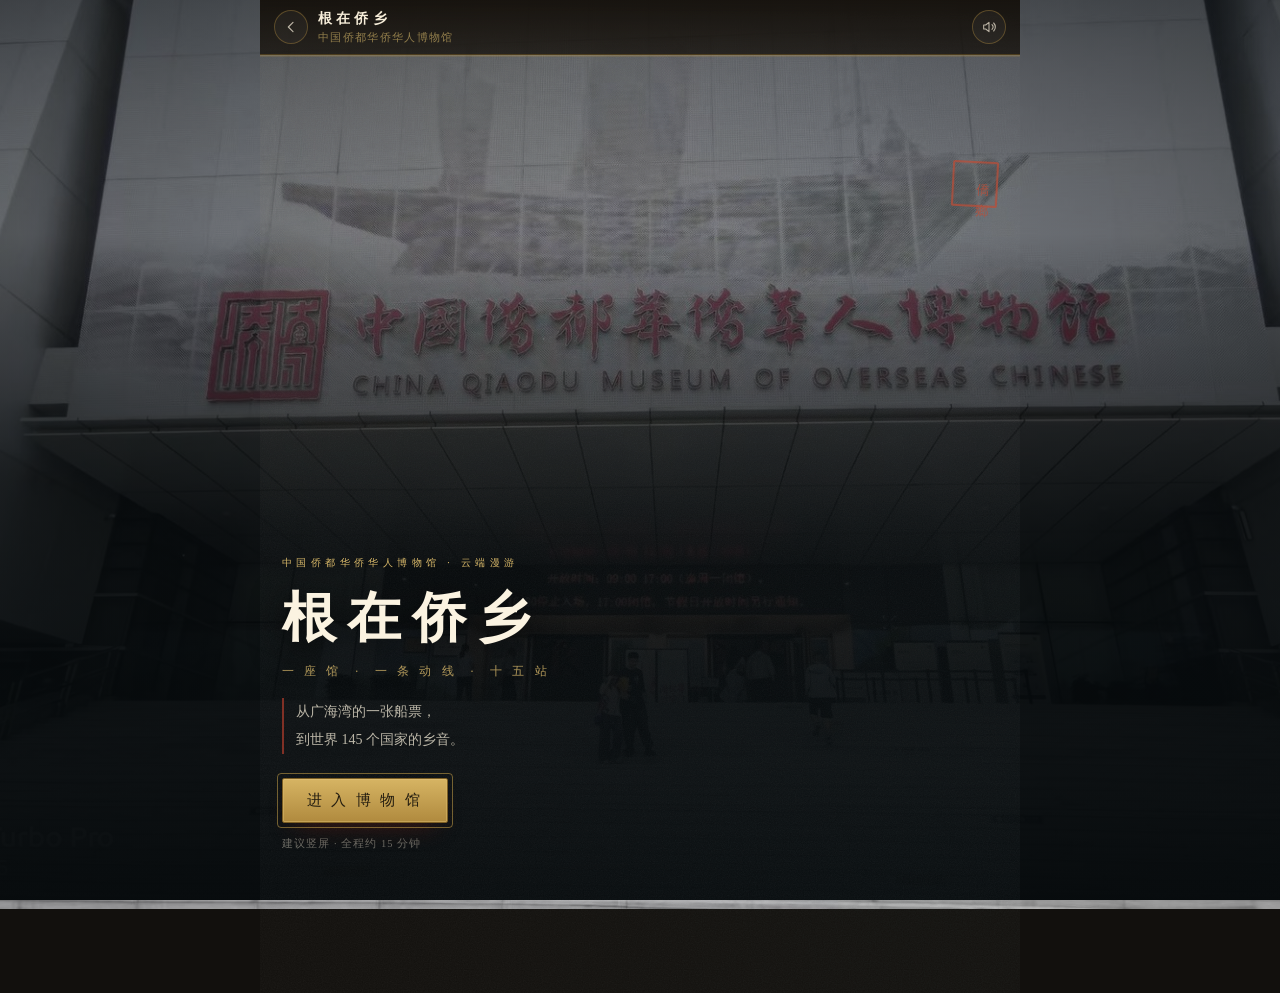
==== index.html @ ed6c79fe "add index.html" ====
<!DOCTYPE html>
<html lang="zh-CN">
<head>
<meta charset="utf-8">
<meta name="viewport" content="width=device-width, initial-scale=1, viewport-fit=cover, maximum-scale=1">
<title>根在侨乡 · 博物馆漫游</title>
<meta name="description" content="中国侨都华侨华人博物馆云端漫游：按展厅动线，用十五个互动关卡读懂五邑华侨的百年故事。">
<meta name="theme-color" content="#0d1418">
<link rel="icon" href="data:image/svg+xml,%3Csvg xmlns='http://www.w3.org/2000/svg' viewBox='0 0 64 64'%3E%3Crect width='64' height='64' rx='10' fill='%230e2b33'/%3E%3Ctext x='32' y='44' font-size='34' text-anchor='middle' fill='%23d4b46a' font-family='serif'%3E根%3C/text%3E%3C/svg%3E">
<link rel="stylesheet" href="assets/css/style.css">
<link rel="stylesheet" href="assets/css/style_v3.css">
<link rel="stylesheet" href="assets/css/style_v4.css">
<link rel="stylesheet" href="assets/css/style_v5.css">
<link rel="stylesheet" href="assets/css/style_v6.css">
<link rel="manifest" href="manifest.json">
<link rel="apple-touch-icon" href="assets/img/apple-touch-icon.png">
<meta name="apple-mobile-web-app-capable" content="yes">
<meta name="apple-mobile-web-app-status-bar-style" content="black-translucent">
<meta name="apple-mobile-web-app-title" content="根在侨乡">
<link rel="preload" as="image" href="assets/img/front.jpg">
</head>
<body>
<div class="bg" aria-hidden="true"><div class="bg__photo" id="bgPhoto"></div><div class="bg__veil"></div></div>

<div id="app">
  <header class="hud" id="hud">
    <button class="hud__btn" id="btnBack" aria-label="返回上一站">
      <svg viewBox="0 0 24 24" fill="none" stroke="currentColor" stroke-width="1.8" stroke-linecap="round" stroke-linejoin="round"><path d="M15 5l-7 7 7 7"/></svg>
    </button>
    <div class="hud__title">
      <b id="hudName">根在侨乡</b>
      <span id="hudZone">中国侨都华侨华人博物馆</span>
    </div>
    <button class="hud__btn" id="btnSound" aria-label="音效开关">
      <svg viewBox="0 0 24 24" fill="none" stroke="currentColor" stroke-width="1.6" stroke-linecap="round" stroke-linejoin="round" id="soundIcon"><path d="M4 9v6h3l5 4V5L7 9H4z"/><path d="M16.5 8.5a5 5 0 0 1 0 7"/><path d="M19 6a8.5 8.5 0 0 1 0 12"/></svg>
    </button>
  </header>
  <div class="hud__bar"><i id="hudBar"></i></div>

  <!-- 右上角常驻地图 -->
  <aside class="minimap" id="minimap" aria-label="展厅地图">
    <div class="minimap__head"><span>2F 展厅</span><b id="mmZone">大厅</b></div>
    <div class="minimap__map" id="mmMap">
      <img src="assets/img/map2f.jpg" alt="博物馆 2F 平面图">
      <span class="mm-dot" id="mmDot"></span>
      <span class="mm-ring" id="mmRing"></span>
    </div>
    <div class="minimap__foot">点击放大 <span id="mmCount">1 / 15</span></div>
  </aside>

  <main id="stage"></main>

  <nav class="ctrlbar" id="ctrlbar" aria-label="关卡控制">
    <button class="ctrlbar__btn" id="ctrlRestart">
      <svg viewBox="0 0 24 24" fill="none" stroke="currentColor" stroke-width="1.7" stroke-linecap="round" stroke-linejoin="round"><path d="M3 12a9 9 0 1 0 3-6.7"/><path d="M3 4v5h5"/></svg>
      重玩本关
    </button>
    <button class="ctrlbar__btn" id="ctrlPrev">
      <svg viewBox="0 0 24 24" fill="none" stroke="currentColor" stroke-width="1.7" stroke-linecap="round" stroke-linejoin="round"><path d="M15 5l-7 7 7 7"/></svg>
      上一关
    </button>
    <button class="ctrlbar__btn ctrlbar__btn--next" id="ctrlNext">
      <span id="ctrlNextLabel">下一关</span>
      <svg viewBox="0 0 24 24" fill="none" stroke="currentColor" stroke-width="1.7" stroke-linecap="round" stroke-linejoin="round"><path d="M9 5l7 7-7 7"/></svg>
    </button>
  </nav>
</div>

<div class="flash" id="flash" aria-hidden="true"></div>

<div class="modal" id="modal" hidden>
  <div class="modal__box" role="dialog" aria-modal="true">
    <button class="modal__close" id="modalClose" aria-label="关闭">×</button>
    <img class="modal__img" id="modalImg" alt="" hidden>
    <div class="modal__tag" id="modalTag"></div>
    <h3 class="modal__title" id="modalTitle"></h3>
    <div class="modal__text" id="modalText"></div>
    <div class="modal__foot" id="modalFoot"></div>
  </div>
</div>

<div class="mapmodal" id="mapModal" hidden>
  <div class="mapmodal__box">
    <div class="mapmodal__head">
      <span>2F 展厅平面图</span>
      <button id="mapModalClose" aria-label="关闭">×</button>
    </div>
    <div class="mapmodal__map" id="mapBig">
      <img src="assets/img/map2f.jpg" alt="博物馆 2F 平面图">
      <span class="mm-dot" id="mmDotBig"></span>
      <span class="mm-ring" id="mmRingBig"></span>
      <span class="mapmodal__label" id="mapLabel">你在这里</span>
    </div>
    <div class="mapmodal__legend">
      <span><i class="lg lg--now"></i>当前位置</span>
      <span><i class="lg lg--path"></i>参观动线</span>
      <span class="mapmodal__note">红色虚线为参观动线</span>
    </div>
  </div>
</div>

<div class="toast" id="toast" role="status" aria-live="polite"></div>

<!-- 长文弹窗（设计参考自消消乐科普弹窗，不改动关卡流程） -->
<div class="longread" id="longread" hidden role="dialog" aria-modal="true" aria-labelledby="lrTitle">
  <div class="longread__card">
    <div class="longread__head">
      <div class="longread__kicker" id="lrKicker">侨乡长文</div>
      <h2 class="longread__title" id="lrTitle">标题</h2>
      <p class="longread__sub" id="lrSub"></p>
    </div>
    <div class="longread__rule"></div>
    <div class="longread__body" id="lrBody" tabindex="0"></div>
    <div class="longread__foot">
      <span class="longread__count" id="lrCount"></span>
      <button class="longread__close" id="lrClose" type="button">关 闭</button>
    </div>
  </div>
</div>



<noscript><div style="padding:40px;text-align:center">请启用 JavaScript。</div></noscript>
<script src="assets/js/data.js"></script>
<script src="assets/js/longread.js"></script>
<script src="assets/js/game.js"></script>
<script>
/* 注册 Service Worker：HTTPS / localhost 下启用，实现离线与“添加到主屏幕” */
if ('serviceWorker' in navigator && (location.protocol === 'https:' || location.hostname === 'localhost' || location.hostname === '127.0.0.1')) {
  window.addEventListener('load', function () {
    navigator.serviceWorker.register('sw.js').catch(function () { /* 离线能力不可用不影响游戏 */ });
  });
}
</script>
</body>
</html>
---- assets/css/style.css ----
/* ==========================================================
   根在侨乡 · 云端博物馆漫游
   视觉：暗厅 + 展签纸 + 铜金 + 朱印
   ========================================================== */

:root {
  --ink: #15191c;
  --ink-2: #2b3236;
  --ink-3: #4c5458;
  --paper: #f3ead8;
  --paper-2: #e8dcc4;
  --paper-3: #cbb894;
  --gold: #c9a24a;
  --gold-2: #e2c47c;
  --red: #a8322a;
  --red-2: #c2452f;
  --jade: #2f6b62;
  --sea: #0e2b33;
  --night: #0b1013;
  --line: rgba(243, 234, 216, 0.16);
  --serif: "Songti SC", "STSong", "Noto Serif SC", "Source Han Serif SC", "SimSun", serif;
  --sans: "PingFang SC", "Hiragino Sans GB", "Microsoft YaHei", "Noto Sans SC", system-ui, sans-serif;
  --col: 760px;
  --ease: cubic-bezier(0.22, 0.61, 0.36, 1);
}

* { box-sizing: border-box; }
[hidden] { display: none !important; }
html, body { margin: 0; padding: 0; }
body {
  background: var(--night);
  color: var(--paper);
  font-family: var(--serif);
  -webkit-font-smoothing: antialiased;
  -webkit-tap-highlight-color: transparent;
  overflow-x: hidden;
}
button { font: inherit; color: inherit; background: none; border: 0; cursor: pointer; }
img { display: block; max-width: 100%; }
p { margin: 0; }
:focus-visible { outline: 2px solid var(--gold); outline-offset: 3px; }

/* ---------- 背景 ---------- */
.bg { position: fixed; inset: 0; z-index: 0; background: #080b0d; }
.bg__photo {
  position: absolute; inset: 0;
  background-size: cover; background-position: center;
  filter: brightness(0.5) saturate(0.82);
  transform: scale(1.02);
  transition: opacity 0.6s var(--ease), background-image 0.5s, filter 0.6s;
  opacity: 0.9;
}
.bg__photo.is-bright { filter: brightness(0.92) saturate(0.95); opacity: 1; }
.bg__photo.is-bright + .bg__veil {
  background:
    radial-gradient(120% 80% at 50% 0%, rgba(6, 10, 12, 0.05), rgba(6, 10, 12, 0.62) 78%),
    linear-gradient(180deg, rgba(6, 10, 12, 0.5) 0%, rgba(6, 10, 12, 0.12) 26%, rgba(6, 10, 12, 0.82) 76%, rgba(6, 10, 12, 0.97) 100%);
}
.bg__veil {
  position: absolute; inset: 0;
  background:
    radial-gradient(120% 90% at 50% 0%, rgba(6, 10, 12, 0.2), rgba(6, 10, 12, 0.82) 70%),
    linear-gradient(180deg, rgba(6, 10, 12, 0.72), rgba(6, 10, 12, 0.9));
}

#app {
  position: relative; z-index: 1;
  width: min(100%, var(--col));
  margin: 0 auto;
  min-height: 100dvh;
  display: flex; flex-direction: column;
}
#stage { flex: 1; display: flex; flex-direction: column; }

/* ---------- 顶栏 ---------- */
.hud {
  position: sticky; top: 0; z-index: 50;
  display: flex; align-items: center; gap: 10px;
  padding: calc(10px + env(safe-area-inset-top, 0px)) 14px 10px;
  background: linear-gradient(180deg, rgba(8, 12, 14, 0.94), rgba(8, 12, 14, 0.55) 70%, rgba(8, 12, 14, 0));
  backdrop-filter: blur(6px);
}
.hud__btn {
  width: 34px; height: 34px; flex: 0 0 34px;
  display: grid; place-items: center;
  border: 1px solid rgba(243, 234, 216, 0.18);
  border-radius: 50%;
  color: rgba(243, 234, 216, 0.72);
  background: rgba(255, 255, 255, 0.04);
  transition: 0.25s;
}
.hud__btn:hover { color: var(--paper); border-color: rgba(243, 234, 216, 0.4); }
.hud__btn svg { width: 16px; height: 16px; }
.hud__title { flex: 1; min-width: 0; line-height: 1.25; }
.hud__title b {
  display: block;
  font-size: 13px; letter-spacing: 0.28em; font-weight: 600; color: var(--paper);
}
.hud__title span {
  display: block;
  font-family: var(--sans); font-size: 10px; letter-spacing: 0.16em;
  color: rgba(243, 234, 216, 0.45); margin-top: 3px;
  white-space: nowrap; overflow: hidden; text-overflow: ellipsis;
}
.hud__bar { height: 2px; background: rgba(243, 234, 216, 0.1); position: sticky; top: 54px; z-index: 50; }
.hud__bar i {
  display: block; height: 100%; width: 0;
  background: linear-gradient(90deg, var(--gold), var(--red-2));
  transition: width 0.6s var(--ease);
}

/* ---------- 右上角地图 ---------- */
.minimap {
  position: fixed;
  top: 66px;
  right: max(10px, calc((100vw - 760px) / 2 + 10px));
  z-index: 45;
  width: 136px;
  background: rgba(243, 234, 216, 0.96);
  border-radius: 3px;
  padding: 5px;
  box-shadow: 0 14px 34px rgba(0, 0, 0, 0.55);
  color: var(--ink);
  transition: opacity 0.5s var(--ease), transform 0.5s var(--ease);
  cursor: pointer;
}
.minimap.is-hidden { opacity: 0; transform: translateY(-8px) scale(0.96); pointer-events: none; }
.minimap.is-mini { width: 84px; opacity: 0.92; }
.minimap.is-mini .minimap__head,
.minimap.is-mini .minimap__foot { display: none; }
.minimap.is-mini .minimap__map { border-color: rgba(201, 162, 74, 0.7); }
.minimap__head {
  display: flex; justify-content: space-between; align-items: baseline;
  gap: 4px; padding: 1px 2px 4px;
  font-family: var(--sans); font-size: 8.5px; letter-spacing: 0.1em;
  color: #7b6a4d;
}
.minimap__head b { color: var(--red); font-weight: 600; letter-spacing: 0.06em; }
.minimap__map {
  position: relative;
  border: 1px solid rgba(90, 74, 46, 0.25);
  overflow: hidden;
  background: #fff;
}
.minimap__map img { width: 100%; display: block; }
.minimap__foot {
  display: flex; justify-content: space-between;
  font-family: var(--sans); font-size: 8px; color: #90805f;
  padding: 4px 2px 1px; letter-spacing: 0.08em;
}
.mm-dot {
  position: absolute; width: 11px; height: 11px;
  margin: -5.5px 0 0 -5.5px;
  border-radius: 50%;
  background: var(--red);
  border: 1.5px solid #fff;
  box-shadow: 0 0 0 3px rgba(168, 50, 42, 0.25);
  transition: left 0.7s var(--ease), top 0.7s var(--ease);
  z-index: 2;
}
.mm-ring {
  position: absolute; width: 26px; height: 26px;
  margin: -13px 0 0 -13px;
  border-radius: 50%;
  border: 1.5px solid rgba(168, 50, 42, 0.55);
  transition: left 0.7s var(--ease), top 0.7s var(--ease);
  animation: ping 2.2s ease-out infinite;
  z-index: 1;
}
@keyframes ping {
  0% { transform: scale(0.55); opacity: 0.9; }
  70% { transform: scale(1.25); opacity: 0; }
  100% { opacity: 0; }
}

/* 放大地图 */
.mapmodal {
  position: fixed; inset: 0; z-index: 100;
  display: grid; place-items: center;
  padding: 18px;
  background: rgba(5, 8, 10, 0.86);
  backdrop-filter: blur(5px);
  animation: fadeIn 0.3s both;
}
@keyframes fadeIn { from { opacity: 0; } to { opacity: 1; } }
.mapmodal__box {
  width: min(680px, 100%);
  max-height: 88dvh;
  overflow: auto;
  background: var(--paper);
  color: var(--ink);
  border-radius: 3px;
  padding: 12px;
  box-shadow: 0 30px 70px rgba(0, 0, 0, 0.6);
}
.mapmodal__head {
  display: flex; justify-content: space-between; align-items: center;
  font-family: var(--sans); font-size: 11px; letter-spacing: 0.18em;
  color: #6f5f42; padding: 2px 4px 10px;
}
.mapmodal__head button { font-size: 22px; line-height: 1; color: #6f5f42; padding: 0 4px; }
.mapmodal__map { position: relative; background: #fff; border: 1px solid rgba(90, 74, 46, 0.2); }
.mapmodal__map img { width: 100%; display: block; }
.mapmodal__label {
  position: absolute; left: 50%; bottom: 8px; transform: translateX(-50%);
  background: rgba(21, 25, 28, 0.86); color: var(--paper);
  font-family: var(--sans); font-size: 10px; letter-spacing: 0.12em;
  padding: 4px 10px; border-radius: 2px;
}
.mapmodal__legend {
  display: flex; gap: 14px; align-items: center; flex-wrap: wrap;
  padding: 10px 4px 2px;
  font-family: var(--sans); font-size: 9.5px; color: #7b6a4d; letter-spacing: 0.06em;
}
.mapmodal__legend .lg { width: 8px; height: 8px; border-radius: 50%; display: inline-block; margin-right: 4px; }
.lg--now { background: var(--red); }
.lg--path { background: #c0392b; opacity: 0.45; }
.mapmodal__note { margin-left: auto; color: #a3947a; }

/* ---------- 关卡通用 ---------- */
.level {
  flex: 1;
  display: flex; flex-direction: column;
  animation: levelIn 0.5s var(--ease) both;
  padding-bottom: 26px;
}
@keyframes levelIn { from { opacity: 0; transform: translateY(10px); } to { opacity: 1; transform: none; } }

.level__head {
  padding: 16px 152px 4px 20px;
  min-height: 150px;
  background: linear-gradient(180deg, rgba(6, 10, 12, 0.62), rgba(6, 10, 12, 0) 88%);
}
.overline {
  font-family: var(--sans); font-size: 9.5px; letter-spacing: 0.34em;
  color: var(--gold-2); margin-bottom: 7px;
}
.level__title {
  font-size: clamp(24px, 7.4vw, 32px);
  letter-spacing: 0.1em; line-height: 1.3; margin: 0 0 6px; font-weight: 600;
  color: #f7f0e2;
}
.level__sub {
  font-family: var(--sans); font-size: 12px; letter-spacing: 0.06em;
  color: rgba(243, 234, 216, 0.7); line-height: 1.7;
  text-shadow: 0 1px 8px rgba(0, 0, 0, 0.75);
}
.level__body { padding: 12px 18px 0; }

.panel {
  background: rgba(243, 234, 216, 0.97);
  color: var(--ink);
  border-radius: 3px;
  padding: 16px;
  box-shadow: 0 18px 44px rgba(0, 0, 0, 0.45);
  position: relative;
}
.panel--dark {
  background: rgba(14, 30, 36, 0.86);
  border: 1px solid rgba(243, 234, 216, 0.14);
  color: var(--paper);
}
.panel > p { font-size: 14.5px; line-height: 2; color: var(--ink-2); text-align: justify; }
.panel > p + p { margin-top: 10px; }
.panel--dark > p { color: rgba(243, 234, 216, 0.86); }
.panel h4 { margin: 0 0 8px; font-size: 15px; letter-spacing: 0.12em; }
.panel .note {
  font-family: var(--sans); font-size: 11.5px; line-height: 1.8;
  color: #7b6a4d; margin-top: 10px;
}
.panel .overline { color: #8c2f26; }

.scene-card {
  position: relative; overflow: hidden; border-radius: 3px;
  background: #14181b;
  box-shadow: 0 18px 44px rgba(0, 0, 0, 0.5);
}
.scene-card img { width: 100%; height: clamp(200px, 40vh, 340px); object-fit: cover; }
.scene-card--tall img { height: clamp(280px, 54vh, 480px); }
.scene-card--contain img { object-fit: contain; background: #0c0f11; }
.scene-card figcaption {
  position: absolute; left: 0; right: 0; bottom: 0;
  padding: 24px 12px 8px;
  font-family: var(--sans); font-size: 10.5px; color: rgba(247, 240, 226, 0.8);
  background: linear-gradient(180deg, transparent, rgba(6, 10, 12, 0.8));
}

/* 按钮 */
.btn {
  --bg: var(--red);
  --fg: #f8f0e1;
  position: relative;
  display: inline-flex; align-items: center; justify-content: center; gap: 8px;
  padding: 12px 24px; border-radius: 2px;
  background: var(--bg); color: var(--fg);
  font-size: 14.5px; letter-spacing: 0.14em;
  box-shadow: 0 12px 26px -14px rgba(150, 40, 28, 0.9);
  transition: transform 0.16s var(--ease), background 0.2s, opacity 0.2s;
  text-align: center;
}
.btn:hover { transform: translateY(-1px); }
.btn:active { transform: translateY(1px); }
.btn[disabled] { opacity: 0.4; pointer-events: none; }
.btn--ghost {
  --bg: transparent; --fg: rgba(243, 234, 216, 0.85);
  border: 1px solid rgba(243, 234, 216, 0.28); box-shadow: none;
}
.btn--ghost:hover { background: rgba(243, 234, 216, 0.08); }
.btn--dark { --bg: #1b2327; --fg: var(--paper); }
.btn--gold { --bg: var(--gold); --fg: #1c1810; }
.btn--sm { padding: 8px 14px; font-size: 12.5px; letter-spacing: 0.08em; }
.btn--block { display: flex; width: 100%; }
.btnrow { display: flex; gap: 10px; flex-wrap: wrap; margin-top: 14px; }
.btnrow .btn { flex: 1 1 auto; }

.badge {
  display: inline-flex; align-items: center; gap: 6px;
  font-family: var(--sans); font-size: 10.5px; letter-spacing: 0.08em;
  color: var(--gold-2); border: 1px solid rgba(201, 162, 74, 0.4);
  padding: 4px 9px; border-radius: 2px;
}

/* ---------- 0 馆前 ---------- */
.gate { position: relative; flex: 1; display: flex; flex-direction: column; justify-content: flex-end; min-height: calc(100dvh - 60px); padding: 0 22px 46px; }
.gate__inner { position: relative; z-index: 2; max-width: 520px; }
.gate__kicker { font-family: var(--sans); font-size: 10px; letter-spacing: 0.4em; color: var(--gold-2); margin-bottom: 12px; }
.gate__title { font-size: clamp(36px, 11vw, 54px); letter-spacing: 0.12em; margin: 0 0 8px; color: #fbf4e6; text-shadow: 0 6px 30px rgba(0, 0, 0, 0.6); }
.gate__sub { font-family: var(--sans); font-size: 12px; letter-spacing: 0.22em; color: rgba(247, 240, 226, 0.6); margin-bottom: 18px; }
.gate__quote { font-size: 13px; line-height: 2; color: rgba(247, 240, 226, 0.62); border-left: 2px solid rgba(201, 162, 74, 0.55); padding-left: 12px; margin-bottom: 24px; }
.gate__enter { align-self: flex-start; }
.gate__hint { font-family: var(--sans); font-size: 10.5px; color: rgba(247, 240, 226, 0.35); margin-top: 14px; letter-spacing: 0.1em; }
.pulse-btn { position: relative; }
.pulse-btn::after {
  content: ""; position: absolute; inset: -6px; border-radius: 4px;
  border: 1px solid rgba(201, 162, 74, 0.55);
  animation: pulsebox 2.4s ease-out infinite;
}
@keyframes pulsebox {
  0% { transform: scale(0.98); opacity: 0.8; }
  70% { transform: scale(1.06); opacity: 0; }
  100% { opacity: 0; }
}

/* ---------- 1 大厅四字 ---------- */
.chars { display: flex; gap: 8px; justify-content: center; margin: 16px 0 6px; }
.char-slot {
  width: 58px; height: 66px;
  display: grid; place-items: center;
  font-size: 30px; color: var(--ink);
  background: linear-gradient(180deg, #fdf7e9, #eee0c4);
  border: 1px solid rgba(120, 96, 60, 0.4);
  box-shadow: inset 0 2px 6px rgba(120, 96, 60, 0.18);
  border-radius: 2px;
  transition: 0.2s;
}
.char-slot.is-empty { color: rgba(120, 96, 60, 0.25); font-size: 12px; font-family: var(--sans); letter-spacing: 0.1em; }
.char-slot.is-filled { animation: pop 0.24s var(--ease); }
.char-slot.is-bad { animation: shake 0.4s; border-color: var(--red); color: var(--red); }
@keyframes pop { from { transform: scale(0.86); } to { transform: none; } }
@keyframes shake {
  0%, 100% { transform: translateX(0); }
  20% { transform: translateX(-6px); }
  40% { transform: translateX(5px); }
  60% { transform: translateX(-3px); }
  80% { transform: translateX(2px); }
}
.keys { display: grid; grid-template-columns: repeat(4, 1fr); gap: 8px; margin-top: 14px; }
.key {
  padding: 14px 0;
  font-size: 24px; color: #3a3126;
  background: rgba(255, 252, 244, 0.7);
  border: 1px solid rgba(120, 96, 60, 0.24);
  transition: 0.18s;
  border-radius: 2px;
}
.key:hover { background: #fffaf0; border-color: var(--red); color: var(--red); }
.key:active { transform: scale(0.96); }
.key.is-used { opacity: 0.3; pointer-events: none; }
.msg { min-height: 18px; font-family: var(--sans); font-size: 12px; color: var(--red); margin-top: 10px; text-align: center; }
.msg.is-ok { color: var(--jade); }

/* ---------- 2 传送门 ---------- */
.portal-scene { position: relative; flex: 1; min-height: 62dvh; overflow: hidden; }
.portal-scene img { width: 100%; height: 100%; object-fit: cover; position: absolute; inset: 0; }
.portal-hot {
  position: absolute; left: 50%; top: 58%;
  width: 46%; max-width: 230px; aspect-ratio: 0.68;
  transform: translate(-50%, -50%);
  border: 2px solid rgba(226, 196, 124, 0.85);
  border-radius: 42% 42% 4px 4px / 22% 22% 2px 2px;
  box-shadow: 0 0 40px rgba(226, 196, 124, 0.5), inset 0 0 60px rgba(226, 196, 124, 0.24);
  background: radial-gradient(60% 60% at 50% 60%, rgba(255, 226, 160, 0.28), transparent 70%);
  cursor: pointer;
  animation: portalGlow 2.6s ease-in-out infinite;
}
@keyframes portalGlow {
  0%, 100% { box-shadow: 0 0 30px rgba(226, 196, 124, 0.35), inset 0 0 50px rgba(226, 196, 124, 0.16); }
  50% { box-shadow: 0 0 60px rgba(226, 196, 124, 0.7), inset 0 0 80px rgba(226, 196, 124, 0.34); }
}
.portal-hot::after {
  content: "进 入"; position: absolute; left: 50%; bottom: -34px; transform: translateX(-50%);
  font-family: var(--sans); font-size: 11px; letter-spacing: 0.36em; color: var(--gold-2); white-space: nowrap;
}
.zoom-layer { position: fixed; inset: 0; z-index: 90; pointer-events: none; background-size: cover; background-position: center; opacity: 1; }

/* ---------- 4 远航 ---------- */
.game-shell { position: relative; }
.game-hud {
  display: flex; justify-content: space-between; align-items: center; gap: 10px;
  font-family: var(--sans); font-size: 10.5px; letter-spacing: 0.12em;
  color: rgba(243, 234, 216, 0.7); margin-bottom: 8px;
}
.game-hud b { color: var(--gold-2); font-weight: 500; }
.hearts { letter-spacing: 0.2em; color: var(--red-2); }
.progress { height: 3px; background: rgba(243, 234, 216, 0.14); margin-bottom: 10px; }
.progress i { display: block; height: 100%; width: 0; background: var(--gold); transition: width 0.2s linear; }
.canvas-wrap { position: relative; border-radius: 3px; overflow: hidden; background: #061014; box-shadow: 0 18px 40px rgba(0, 0, 0, 0.5); }
.canvas-wrap canvas { display: block; width: 100%; height: auto; touch-action: none; cursor: pointer; }
.canvas-note { font-family: var(--sans); font-size: 10.5px; color: rgba(243, 234, 216, 0.4); text-align: center; margin-top: 8px; letter-spacing: 0.08em; }
.result-box { text-align: center; padding: 18px 14px; }
.result-box h3 { margin: 0 0 8px; font-size: 22px; letter-spacing: 0.14em; color: #2b2b2b; }
.result-box p { font-family: var(--sans); font-size: 12.5px; line-height: 1.9; color: #6f5f42; }
.result-box .big { font-size: 40px; color: #8c2f26; letter-spacing: 0.05em; }

/* ---------- 5 地图寻点 ---------- */
.tabbar { display: flex; gap: 6px; margin-bottom: 10px; }
.tab {
  flex: 1; padding: 9px 6px; text-align: center;
  font-family: var(--sans); font-size: 11.5px; letter-spacing: 0.1em;
  color: rgba(243, 234, 216, 0.6);
  border: 1px solid rgba(243, 234, 216, 0.18);
  background: rgba(255, 255, 255, 0.03);
  transition: 0.2s;
}
.tab.is-on { background: var(--paper); color: var(--ink); border-color: var(--paper); }
.mapwrap { position: relative; border-radius: 3px; overflow: hidden; background: #0a0f12; box-shadow: 0 18px 40px rgba(0, 0, 0, 0.5); }
.mapwrap img { width: 100%; display: block; }
.spot {
  position: absolute; width: 44px; height: 44px; margin: -22px 0 0 -22px;
  border-radius: 50%; border: 2px dashed rgba(226, 196, 124, 0.9);
  background: rgba(226, 196, 124, 0.12);
  opacity: 0; transition: opacity 0.25s;
}
.spot.is-near { opacity: 0.55; }
.spot.is-found {
  opacity: 1; border-style: solid; border-color: var(--gold);
  background: rgba(201, 162, 74, 0.28);
  box-shadow: 0 0 0 4px rgba(201, 162, 74, 0.16);
}
.spot.is-found::after {
  content: "✓"; position: absolute; inset: 0; display: grid; place-items: center;
  font-size: 15px; color: #fff; font-family: var(--sans);
}
.spot-label {
  position: absolute; left: 50%; top: 100%; transform: translate(-50%, 4px);
  font-family: var(--sans); font-size: 9px; color: #f8f0e1; white-space: nowrap;
  background: rgba(10, 15, 18, 0.8); padding: 2px 6px; border-radius: 2px;
  opacity: 0; transition: opacity 0.3s;
}
.spot.is-found .spot-label { opacity: 1; }
.found-card { margin-top: 12px; }
.map-status {
  display: flex; justify-content: space-between; align-items: center;
  font-family: var(--sans); font-size: 11px; color: rgba(243, 234, 216, 0.65);
  margin: 10px 2px 0; letter-spacing: 0.06em;
}
.map-status b { color: var(--gold-2); font-weight: 500; }

/* ---------- 6 遗址 ---------- */
.ruin-grid { display: grid; grid-template-columns: repeat(2, 1fr); gap: 8px; }
.ruin-card {
  position: relative; overflow: hidden; border-radius: 2px;
  border: 1px solid rgba(243, 234, 216, 0.16);
  background: #101618; cursor: grab; touch-action: none; user-select: none;
  transition: 0.2s;
}
.ruin-card img { width: 100%; height: 96px; object-fit: cover; }
.ruin-card span {
  display: block; padding: 5px 7px 6px;
  font-family: var(--sans); font-size: 9.5px; color: rgba(243, 234, 216, 0.6);
  letter-spacing: 0.04em;
}
.ruin-card.is-used { opacity: 0.34; pointer-events: none; }
.ruin-card.is-picked { border-color: var(--gold); box-shadow: 0 0 0 2px rgba(201, 162, 74, 0.4); }
.ruin-slots { display: grid; gap: 7px; margin-top: 14px; }
.ruin-slot {
  position: relative; min-height: 54px;
  display: flex; align-items: center; gap: 10px;
  padding: 8px 10px;
  border: 1px dashed rgba(243, 234, 216, 0.3);
  background: rgba(255, 255, 255, 0.03);
  color: rgba(243, 234, 216, 0.55);
  font-family: var(--sans); font-size: 12px;
  transition: 0.2s;
}
.ruin-slot.is-filled { border-style: solid; border-color: rgba(201, 162, 74, 0.5); color: var(--paper); background: rgba(201, 162, 74, 0.1); }
.ruin-slot.is-filled img { width: 54px; height: 38px; object-fit: cover; border-radius: 2px; }
.ruin-slot.is-bad { animation: shake 0.4s; border-color: var(--red-2); }
.ruin-slot small { display: block; font-size: 9.5px; color: rgba(243, 234, 216, 0.45); margin-top: 2px; }

.drag-ghost {
  position: fixed; z-index: 200; pointer-events: none;
  width: 118px; border-radius: 3px; overflow: hidden;
  box-shadow: 0 16px 34px rgba(0, 0, 0, 0.6);
  transform: translate(-50%, -50%) rotate(-2deg) scale(1.04);
  border: 1px solid var(--gold);
}
.drag-ghost img { width: 100%; display: block; }
.drag-ghost span { display: block; background: var(--paper); color: var(--ink); font-family: var(--sans); font-size: 9px; padding: 3px 5px; text-align: center; }

/* ---------- 7/9 展板动画 ---------- */
.board { position: relative; flex: 1; display: flex; align-items: center; padding: 20px; overflow: hidden; }
.board__bg { position: absolute; inset: 0; background-size: cover; background-position: center; opacity: 0.36; filter: saturate(0.75); }
.board__veil { position: absolute; inset: 0; background: linear-gradient(180deg, rgba(6, 20, 26, 0.9), rgba(4, 12, 16, 0.96)); }
.board__inner { position: relative; width: 100%; }
.board__kicker { font-family: var(--sans); font-size: 10px; letter-spacing: 0.4em; color: var(--gold-2); margin-bottom: 10px; }
.board__title { font-size: clamp(30px, 10vw, 44px); letter-spacing: 0.16em; margin: 0 0 6px; color: #f7f0e2; }
.board__en { font-family: var(--sans); font-size: 9px; letter-spacing: 0.36em; color: rgba(243, 234, 216, 0.4); margin-bottom: 22px; }
.board__text p {
  font-size: 15.5px; line-height: 2.05; color: rgba(247, 240, 226, 0.9);
  margin-bottom: 12px; opacity: 0; transform: translateY(10px);
  transition: opacity 0.8s var(--ease), transform 0.8s var(--ease);
}
.board__text p.is-on { opacity: 1; transform: none; }
.board__text em { font-style: normal; color: var(--gold-2); }
.board__rule { width: 44px; height: 2px; background: var(--gold); margin: 20px 0; opacity: 0; transition: opacity 0.8s; }
.board__rule.is-on { opacity: 1; }

/* ---------- 8 年份 ---------- */
.years { display: grid; gap: 7px; }
.year-slot {
  display: flex; align-items: center; gap: 10px;
  padding: 8px 10px; min-height: 52px;
  border: 1px dashed rgba(90, 74, 46, 0.32);
  background: rgba(255, 255, 255, 0.4);
  font-family: var(--sans); font-size: 12px; color: #6f5f42;
  transition: 0.2s;
}
.year-slot .dyn { flex: 0 0 78px; letter-spacing: 0.12em; color: #2b2b2b; font-family: var(--serif); font-size: 14px; }
.year-slot .fill { flex: 1; text-align: right; font-size: 12px; color: rgba(90, 74, 46, 0.42); }
.year-slot.is-filled { border-style: solid; border-color: rgba(168, 50, 42, 0.45); background: rgba(168, 50, 42, 0.06); }
.year-slot.is-filled .fill { color: #8c2f26; font-size: 14px; letter-spacing: 0.06em; }
.year-slot.is-bad { animation: shake 0.4s; border-color: var(--red-2); }
.year-pool { display: flex; flex-wrap: wrap; gap: 7px; margin-top: 14px; }
.year-chip {
  padding: 9px 13px;
  background: linear-gradient(160deg, #f8efd9, #e9dcbe);
  color: #3a3126; font-family: var(--sans); font-size: 13px; letter-spacing: 0.04em;
  border: 1px solid rgba(120, 96, 60, 0.28);
  border-radius: 2px; cursor: grab; touch-action: none; user-select: none;
  transition: 0.18s;
}
.year-chip:hover { border-color: var(--red); transform: translateY(-1px); }
.year-chip.is-used { opacity: 0.25; pointer-events: none; }
.year-chip.is-picked { box-shadow: 0 0 0 2px var(--red); }

/* ---------- 10 淘锡 ---------- */
.tin-stage { position: relative; min-height: 300px; }
.tin-scene {
  position: relative; height: 250px; border-radius: 3px; overflow: hidden;
  background: linear-gradient(180deg, #7c6a50, #4a3c2b);
  box-shadow: inset 0 0 60px rgba(0, 0, 0, 0.5);
  display: grid; place-items: center;
}
.ore-pile {
  position: relative; width: 150px; height: 120px; cursor: pointer;
  background: radial-gradient(circle at 40% 30%, #b9a483, #6f5c42 60%, #42352a 100%);
  clip-path: polygon(50% 0%, 82% 26%, 100% 78%, 78% 100%, 24% 100%, 0% 74%, 16% 24%);
  transition: transform 0.08s;
  touch-action: manipulation;
}
.ore-pile:active { transform: scale(0.97); }
.ore-bar { width: 100%; height: 6px; background: rgba(0, 0, 0, 0.25); margin-top: 14px; }
.ore-bar i { display: block; height: 100%; width: 0; background: var(--gold-2); transition: width 0.15s; }
.ore-label { font-family: var(--sans); font-size: 11px; color: #6f5f42; text-align: center; margin-top: 6px; letter-spacing: 0.1em; }

.sieve-wrap { position: relative; height: 230px; display: grid; place-items: center; overflow: hidden; border-radius: 3px; background: linear-gradient(180deg, #123239, #08171c); }
.sieve {
  position: relative; width: 190px; height: 120px;
  border-radius: 12px 12px 60% 60%;
  background: linear-gradient(180deg, #c9b78f, #8d7a58);
  border: 4px solid #6c5b3f;
  box-shadow: inset 0 8px 20px rgba(0, 0, 0, 0.35), 0 10px 20px rgba(0, 0, 0, 0.4);
  cursor: grab; touch-action: none;
  display: grid; place-items: center;
}
.sieve span { font-family: var(--sans); font-size: 11px; color: #4a3f2c; letter-spacing: 0.14em; }
.mud {
  position: absolute; inset: 6px; border-radius: 10px 10px 55% 55%;
  background: #5c4a32; opacity: 1;
  transition: opacity 0.3s;
}
.drag-hint { font-family: var(--sans); font-size: 11px; color: rgba(243, 234, 216, 0.55); text-align: center; margin-top: 8px; }
.grains { position: relative; height: 210px; border-radius: 3px; background: radial-gradient(circle at 50% 60%, #3f3527, #1b1611); overflow: hidden; }
.grain {
  position: absolute; width: 26px; height: 26px; margin: -13px 0 0 -13px;
  border-radius: 50%;
  background: radial-gradient(circle at 35% 30%, #f6e6a8, #b08a35 70%);
  box-shadow: 0 0 10px rgba(246, 230, 168, 0.55);
  cursor: pointer; transition: transform 0.15s, opacity 0.3s;
}
.grain.is-sand { background: radial-gradient(circle at 35% 30%, #9a8f7c, #5a5245 70%); box-shadow: none; }
.grain.is-gone { opacity: 0; transform: scale(0.4); pointer-events: none; }
.tin-count { font-family: var(--sans); font-size: 11.5px; color: #8a6b2f; text-align: center; margin-top: 8px; letter-spacing: 0.1em; }

/* ---------- 11 铁路 ---------- */
.rail-scene { position: relative; height: 150px; border-radius: 3px; overflow: hidden; background: linear-gradient(180deg, #2b3b3f, #16211f); }
.rail-line {
  position: absolute; left: 0; right: 0; bottom: 30px; height: 6px;
  background: repeating-linear-gradient(90deg, #6d6a63 0 8px, transparent 8px 16px);
  display: flex;
}
.rail-seg { flex: 1; position: relative; border-right: 1px dashed rgba(255, 255, 255, 0.12); }
.rail-seg.is-ok { background: rgba(201, 162, 74, 0.25); }
.train { position: absolute; bottom: 36px; left: 0; font-size: 26px; transition: left 2.4s linear; filter: drop-shadow(0 4px 6px rgba(0, 0, 0, 0.6)); }
.terrain { display: grid; gap: 6px; margin-top: 14px; }
.terrain-row {
  display: flex; align-items: center; gap: 10px;
  padding: 7px 10px; min-height: 50px;
  border: 1px dashed rgba(90, 74, 46, 0.32);
  background: rgba(255, 255, 255, 0.4);
  transition: 0.2s;
}
.terrain-icon { font-size: 18px; flex: 0 0 26px; text-align: center; color: #6f5f42; }
.terrain-name { font-family: var(--sans); font-size: 11.5px; color: #6f5f42; flex: 0 0 62px; }
.terrain-slot {
  flex: 1; min-height: 32px; display: flex; align-items: center; justify-content: center;
  font-family: var(--sans); font-size: 11.5px; color: rgba(90, 74, 46, 0.42);
  border-radius: 2px; transition: 0.2s;
}
.terrain-row.is-filled { border-style: solid; border-color: rgba(168, 50, 42, 0.45); background: rgba(168, 50, 42, 0.06); }
.terrain-row.is-filled .terrain-slot { color: #8c2f26; font-size: 13px; }
.terrain-row.is-bad { animation: shake 0.4s; border-color: var(--red-2); }
.part-pool { display: flex; flex-wrap: wrap; gap: 7px; margin-top: 14px; }
.part-chip {
  padding: 9px 12px;
  background: rgba(243, 234, 216, 0.9); color: #302a20;
  font-family: var(--sans); font-size: 12px;
  border-radius: 2px; cursor: grab; touch-action: none; user-select: none;
  transition: 0.18s;
}
.part-chip.is-used { opacity: 0.25; pointer-events: none; }
.part-chip.is-picked { box-shadow: 0 0 0 2px var(--red); }

/* ---------- 12 唐人街 ---------- */
.chinatown { position: relative; flex: 1; display: flex; flex-direction: column; justify-content: flex-end; min-height: 66dvh; padding: 0 20px 30px; }
.ct-actions { display: flex; gap: 12px; }
.ct-actions .btn { flex: 1; flex-direction: column; padding: 16px 10px; gap: 4px; }
.ct-actions small { font-family: var(--sans); font-size: 9.5px; letter-spacing: 0.08em; opacity: 0.6; }

/* ---------- 13 洗衣店 ---------- */
.shop { position: relative; border-radius: 3px; overflow: hidden; background: #efe4cc; padding: 14px; }
.shop__title { font-family: var(--sans); font-size: 10px; letter-spacing: 0.26em; color: #8a7452; margin-bottom: 10px; display: flex; justify-content: space-between; }
.workbench { position: relative; display: grid; grid-template-columns: repeat(3, 1fr); gap: 8px; touch-action: none; }
.garment {
  position: relative; aspect-ratio: 0.78; border-radius: 4px;
  background: linear-gradient(180deg, #fdfaf2, #e9dfc9);
  box-shadow: inset 0 0 0 1px rgba(120, 96, 60, 0.18), 0 6px 14px -8px rgba(80, 60, 30, 0.5);
  overflow: hidden;
}
.garment svg { position: absolute; inset: 0; width: 100%; height: 100%; }
.wrinkle {
  position: absolute; width: 34px; height: 34px; margin: -17px 0 0 -17px;
  border-radius: 50%; border: 1px dashed rgba(160, 120, 60, 0.5);
  background: radial-gradient(circle, rgba(200, 170, 120, 0.35), transparent 70%);
  transition: opacity 0.3s, transform 0.3s;
}
.wrinkle.is-done { opacity: 0; transform: scale(1.6); pointer-events: none; }
.iron-cursor {
  position: fixed; z-index: 120; width: 46px; height: 46px;
  margin: -30px 0 0 -18px;
  pointer-events: none;
  display: grid; place-items: center;
  filter: drop-shadow(0 6px 8px rgba(0, 0, 0, 0.5));
  transition: transform 0.05s;
  opacity: 0;
}
.iron-cursor.is-on { opacity: 1; }
.iron-cursor svg { width: 46px; height: 46px; }
.steam {
  position: absolute; width: 10px; height: 10px; border-radius: 50%;
  background: rgba(255, 255, 255, 0.7); pointer-events: none;
  animation: steamUp 0.8s ease-out forwards;
}
@keyframes steamUp {
  from { transform: translateY(0) scale(0.6); opacity: 0.8; }
  to { transform: translateY(-36px) scale(1.8); opacity: 0; }
}

/* ---------- 14 消消乐 ---------- */
.match-wrap { position: relative; }
.match-grid {
  display: grid; grid-template-columns: repeat(6, 1fr); gap: 3px;
  background: rgba(243, 234, 216, 0.08); padding: 4px; border-radius: 3px;
  touch-action: none;
}
.mtile {
  position: relative; aspect-ratio: 1; border-radius: 2px; overflow: hidden;
  background: #1b2225; cursor: pointer;
  border: 2px solid var(--c, rgba(243, 234, 216, 0.18));
  transition: transform 0.18s var(--ease), box-shadow 0.18s, opacity 0.2s;
}
.mtile img { width: 100%; height: 100%; object-fit: cover; }
.mtile.is-picked { box-shadow: 0 0 0 2px var(--gold) inset; transform: scale(0.92); }
.mtile.is-gone { opacity: 0; transform: scale(0.5); }
.match-hud { display: flex; justify-content: space-between; font-family: var(--sans); font-size: 11px; color: rgba(243, 234, 216, 0.65); margin-bottom: 8px; }
.match-hud b { color: var(--gold-2); font-weight: 500; }

/* ---------- 结尾 ---------- */
.ending { padding: 24px 20px 40px; }
.cert {
  position: relative; padding: 24px 20px;
  background: linear-gradient(160deg, #f7efdd, #eadfc6);
  color: var(--ink);
  border: 1px solid rgba(120, 96, 60, 0.3);
  box-shadow: 0 24px 50px rgba(0, 0, 0, 0.5);
}
.cert::before { content: ""; position: absolute; inset: 6px; border: 1px solid rgba(168, 50, 42, 0.25); pointer-events: none; }
.cert__seal {
  position: absolute; right: 18px; top: 18px; width: 52px; height: 52px;
  border: 2px solid rgba(168, 50, 42, 0.8); border-radius: 3px;
  color: rgba(168, 50, 42, 0.88); display: grid; place-items: center;
  font-size: 11px; line-height: 1.1; writing-mode: vertical-rl; letter-spacing: 0.1em;
  transform: rotate(6deg);
}
.cert__kicker { font-family: var(--sans); font-size: 9.5px; letter-spacing: 0.3em; color: #8a7452; }
.cert h2 { font-size: 30px; letter-spacing: 0.16em; margin: 10px 0 4px; }
.cert__en { font-family: var(--sans); font-size: 9px; letter-spacing: 0.3em; color: #9a8767; }
.cert__body { margin-top: 16px; font-size: 14px; line-height: 2; color: #3a3126; }
.cert__stats { display: grid; grid-template-columns: repeat(3, 1fr); gap: 1px; background: rgba(120, 96, 60, 0.2); margin-top: 18px; }
.cert__stats div { background: rgba(247, 239, 221, 0.9); padding: 12px 6px; text-align: center; }
.cert__stats b { display: block; font-size: 22px; color: var(--ink); font-weight: 500; }
.cert__stats span { font-family: var(--sans); font-size: 9.5px; letter-spacing: 0.12em; color: #8a7452; }
.gallery { display: grid; grid-template-columns: repeat(3, 1fr); gap: 4px; margin-top: 16px; }
.gallery img { width: 100%; aspect-ratio: 1; object-fit: cover; border-radius: 2px; opacity: 0.9; }

/* ---------- 弹层 / 提示 ---------- */
.modal {
  position: fixed; inset: 0; z-index: 110;
  display: grid; place-items: center; padding: 20px;
  background: rgba(4, 8, 10, 0.78); backdrop-filter: blur(5px);
  animation: fadeIn 0.3s both;
}
.modal__box {
  position: relative;
  width: min(440px, 100%); max-height: 86dvh; overflow: auto;
  background: var(--paper); color: var(--ink);
  padding: 20px; border-radius: 3px;
  box-shadow: 0 30px 70px rgba(0, 0, 0, 0.6);
  animation: modalIn 0.45s var(--ease) both;
}
@keyframes modalIn { from { transform: translateY(14px) scale(0.97); opacity: 0; } to { transform: none; opacity: 1; } }
.modal__box::before { content: ""; position: absolute; inset: 5px; border: 1px solid rgba(120, 96, 60, 0.18); pointer-events: none; }
.modal__close { position: absolute; top: 6px; right: 10px; font-size: 22px; color: #7b6a4d; line-height: 1; padding: 4px; z-index: 2; }
.modal__img { width: 100%; height: 150px; object-fit: cover; margin-bottom: 12px; border-radius: 2px; }
.modal__tag { font-family: var(--sans); font-size: 9.5px; letter-spacing: 0.28em; color: var(--red); margin-bottom: 5px; }
.modal__title { margin: 0 0 8px; font-size: 19px; letter-spacing: 0.1em; }
.modal__text { font-size: 14px; line-height: 1.95; color: var(--ink-2); }
.modal__text p + p { margin-top: 8px; }
.modal__foot { display: flex; gap: 8px; margin-top: 16px; }
.modal__foot .btn { flex: 1; }

.toast {
  position: fixed; left: 50%; bottom: 26px; transform: translate(-50%, 16px);
  z-index: 150; max-width: 82vw;
  background: rgba(12, 18, 20, 0.95); color: var(--paper);
  border: 1px solid rgba(201, 162, 74, 0.35);
  font-family: var(--sans); font-size: 12px; letter-spacing: 0.06em;
  padding: 9px 16px; border-radius: 2px;
  opacity: 0; pointer-events: none; transition: 0.3s var(--ease);
  text-align: center;
}
.toast.is-on { opacity: 1; transform: translate(-50%, 0); }

.flash { position: fixed; inset: 0; z-index: 95; background: #f4ecd8; opacity: 0; pointer-events: none; }
.flash.is-on { animation: flash 0.6s ease-out; }
@keyframes flash { 0% { opacity: 0.9; } 100% { opacity: 0; } }

.foot {
  padding: 14px 18px calc(16px + env(safe-area-inset-bottom, 0px));
  display: flex; justify-content: space-between; gap: 10px;
  font-family: var(--sans); font-size: 9px; letter-spacing: 0.1em;
  color: rgba(243, 234, 216, 0.28);
  border-top: 1px solid rgba(243, 234, 216, 0.08);
  margin-top: auto;
}

/* ---------- 响应式 ---------- */
@media (max-width: 560px) {
  .minimap { width: 116px; top: 60px; }
  .level__head { padding: 12px 136px 2px 18px; min-height: 146px; }
  .minimap__foot { font-size: 7.5px; }
  .char-slot { width: 50px; height: 58px; font-size: 26px; }
  .keys { grid-template-columns: repeat(4, 1fr); gap: 6px; }
  .key { padding: 12px 0; font-size: 21px; }
  .ruin-grid { gap: 6px; }
  .ruin-card img { height: 82px; }
  .year-slot .dyn { flex-basis: 64px; font-size: 13px; }
  .terrain-name { flex-basis: 52px; font-size: 10.5px; }
  .mtile { border-radius: 1px; }
}

@media (min-width: 900px) {
  .minimap { width: 152px; }
  .level__head { padding-right: 180px; min-height: 196px; }
}

@media (prefers-reduced-motion: reduce) {
  *, *::before, *::after { animation-duration: 0.01ms !important; animation-iteration-count: 1 !important; transition-duration: 0.01ms !important; }
}
---- assets/css/style_v3.css ----
/* ==========================================================
   v3 · 密室逃脱风增强
   ========================================================== */

/* 底部关卡控制条 */
.level { padding-bottom: 96px; }
.ctrlbar {
  position: fixed;
  left: 50%;
  bottom: 0;
  transform: translateX(-50%);
  width: min(100%, 760px);
  z-index: 60;
  display: flex;
  gap: 2px;
  padding: 7px 10px calc(7px + env(safe-area-inset-bottom, 0px));
  background: linear-gradient(180deg, rgba(8, 12, 14, 0.55), rgba(8, 12, 14, 0.97) 45%);
  backdrop-filter: blur(10px);
  border-top: 1px solid rgba(201, 162, 74, 0.22);
}
.ctrlbar.is-hidden { display: none; }
.ctrlbar__btn {
  flex: 1;
  display: flex;
  align-items: center;
  justify-content: center;
  gap: 6px;
  min-height: 42px;
  padding: 9px 4px;
  border-radius: 2px;
  font-family: var(--sans);
  font-size: 11.5px;
  letter-spacing: 0.08em;
  color: rgba(243, 234, 216, 0.7);
  transition: 0.2s;
}
.ctrlbar__btn svg { width: 15px; height: 15px; }
.ctrlbar__btn:hover { background: rgba(255, 255, 255, 0.06); color: var(--paper); }
.ctrlbar__btn[disabled] { opacity: 0.28; pointer-events: none; }
.ctrlbar__btn--next {
  color: #1c1810;
  background: linear-gradient(180deg, #d8b96f, #b98f3d);
  font-weight: 600;
  letter-spacing: 0.12em;
}
.ctrlbar__btn--next.is-locked {
  background: rgba(243, 234, 216, 0.1);
  color: rgba(243, 234, 216, 0.5);
  font-weight: 400;
}

/* 展签上加一道金线 */
.scene-card { border: 1px solid rgba(201, 162, 74, 0.22); }
.scene-card::after {
  content: "";
  position: absolute;
  inset: 6px;
  border: 1px solid rgba(201, 162, 74, 0.22);
  pointer-events: none;
}

/* 传送门 */
.portal-scene {
  position: relative;
  width: 100%;
  max-width: 400px;
  margin: 0 auto;
  aspect-ratio: 760 / 1350;
  max-height: 66vh;
  overflow: hidden;
  border-radius: 3px;
  background: #050b0e;
  border: 1px solid rgba(201, 162, 74, 0.25);
  box-shadow: 0 26px 60px rgba(0, 0, 0, 0.65);
}
.portal-scene img { width: 100%; height: 100%; object-fit: cover; display: block; }
.portal-hole {
  position: absolute;
  left: 33%;
  top: 35%;
  width: 58%;
  height: 63%;
  cursor: pointer;
  -webkit-tap-highlight-color: transparent;
}
.portal-hole__core {
  position: absolute;
  inset: 0;
  border-radius: 46% 46% 6% 6% / 30% 30% 4% 4%;
  background: radial-gradient(ellipse at 50% 42%, #000 0%, #000 44%, rgba(0, 0, 0, 0.96) 58%, rgba(0, 0, 0, 0.45) 80%, transparent 100%);
  box-shadow: inset 0 0 70px #000;
  filter: blur(1.5px);
}
.portal-hole__swirl {
  position: absolute;
  left: 50%;
  top: 44%;
  width: 64%;
  aspect-ratio: 1;
  border-radius: 50%;
  background: conic-gradient(from 0deg, transparent 0 24%, rgba(120, 200, 255, 0.32) 38%, transparent 54%, rgba(255, 170, 80, 0.22) 76%, transparent 92%);
  filter: blur(14px);
  mix-blend-mode: screen;
  animation: holeSpin 9s linear infinite;
  transform: translate(-50%, -50%);
}
.portal-hole__ring {
  position: absolute;
  left: 50%;
  top: 44%;
  width: 34%;
  aspect-ratio: 1;
  border-radius: 50%;
  border: 1.5px solid rgba(140, 210, 255, 0.45);
  box-shadow: 0 0 30px rgba(120, 200, 255, 0.35), inset 0 0 30px rgba(120, 200, 255, 0.25);
  animation: holePulse 3.4s ease-in-out infinite;
  transform: translate(-50%, -50%);
}
.portal-hole__hint {
  position: absolute;
  left: 50%;
  bottom: 7%;
  transform: translateX(-50%);
  font-family: var(--sans);
  font-size: 11px;
  letter-spacing: 0.5em;
  color: #cfe9ff;
  text-shadow: 0 0 12px rgba(120, 200, 255, 0.85);
  animation: blink 2.2s ease-in-out infinite;
  white-space: nowrap;
}
@keyframes holeSpin {
  from { transform: translate(-50%, -50%) rotate(0deg); }
  to { transform: translate(-50%, -50%) rotate(360deg); }
}
@keyframes holePulse {
  0%, 100% { transform: translate(-50%, -50%) scale(0.94); opacity: 0.6; }
  50% { transform: translate(-50%, -50%) scale(1.08); opacity: 1; }
}
@keyframes blink { 0%, 100% { opacity: 0.35; } 50% { opacity: 1; } }

/* 二十字 */
.keys { grid-template-columns: repeat(5, 1fr); gap: 6px; }
.key { font-size: 20px; padding: 11px 0; }

/* 地图寻点 */
.spot { width: 56px; height: 56px; margin: -28px 0 0 -28px; }
.spotcard__head { display: flex; justify-content: space-between; align-items: baseline; gap: 10px; margin-bottom: 4px; }
.spotcard__name { font-size: 19px; letter-spacing: 0.08em; color: var(--ink); }
.spotcard__pop {
  font-family: var(--sans); font-size: 10.5px; color: #8c2f26;
  border-bottom: 1px solid rgba(140, 47, 38, 0.3); padding-bottom: 2px; white-space: nowrap;
}
.spotcard__title { font-family: var(--sans); font-size: 12px; color: #6f5f42; margin-bottom: 6px; letter-spacing: 0.04em; }
.spotcard__text { font-size: 13.5px; line-height: 1.9; color: var(--ink-2); }
.spotcard__note { font-family: var(--sans); font-size: 11.5px; line-height: 1.8; color: #7b6a4d; margin-top: 8px; }
.spotcard__new {
  display: inline-block; margin-top: 8px; font-family: var(--sans);
  font-size: 9px; letter-spacing: 0.24em; color: #fff; background: var(--red);
  padding: 2px 7px; border-radius: 2px;
}

/* 年表 */
.tl {
  position: relative;
  background: linear-gradient(180deg, #0b2831, #061419);
  border: 1px solid rgba(201, 162, 74, 0.22);
  padding: 10px 8px 14px;
  overflow-x: auto;
  -webkit-overflow-scrolling: touch;
  box-shadow: inset 0 0 50px rgba(0, 0, 0, 0.45);
}
.tl__head {
  display: flex; justify-content: space-between; gap: 10px;
  font-family: var(--sans); font-size: 9px; letter-spacing: 0.16em;
  color: rgba(226, 196, 124, 0.6); padding: 0 2px 10px;
}
.tl__cols { display: flex; gap: 4px; min-width: 620px; }
.tl-col { flex: 1 0 74px; display: flex; flex-direction: column; align-items: center; }
.tl-col__dot { width: 7px; height: 7px; border-radius: 50%; background: var(--gold); box-shadow: 0 0 9px rgba(226, 196, 124, 0.8); }
.tl-col__dyn {
  writing-mode: vertical-rl; text-orientation: upright;
  letter-spacing: 0.14em; font-size: 13px; color: #e8d9b0;
  height: 78px; display: flex; align-items: center; justify-content: center;
  border-left: 1px solid rgba(226, 196, 124, 0.16);
  margin: 6px 0 8px;
}
.tl-col__year {
  width: 100%; min-height: 48px; display: grid; place-items: center; text-align: center;
  padding: 4px 2px;
  border: 1px dashed rgba(226, 196, 124, 0.35);
  background: rgba(226, 196, 124, 0.05);
  color: rgba(243, 234, 216, 0.35);
  font-family: var(--sans); font-size: 9.5px; line-height: 1.35;
  transition: 0.2s;
}
.tl-col__year.is-filled { border-style: solid; border-color: var(--gold); background: rgba(201, 162, 74, 0.18); color: #f6e9c8; font-size: 10.5px; }
.tl-col__year.is-bad { animation: shake 0.4s; border-color: var(--red-2); }
.tl__rail { position: absolute; left: 8px; right: 8px; bottom: 66px; height: 1px; background: linear-gradient(90deg, transparent, rgba(226, 196, 124, 0.35), transparent); pointer-events: none; }

/* 俯视铁路 */
.railmap {
  border-radius: 3px; overflow: hidden;
  border: 1px solid rgba(201, 162, 74, 0.22);
  background: #08171d;
  box-shadow: 0 20px 44px rgba(0, 0, 0, 0.5);
}
.railmap__svg { display: block; width: 100%; height: auto; }
.rnode { cursor: pointer; }
.rnode circle { fill: #0d2229; stroke: rgba(226, 196, 124, 0.5); stroke-width: 2; transition: 0.25s; }
.rnode:hover circle { stroke: var(--gold-2); }
.rnode.is-built circle { fill: rgba(201, 162, 74, 0.32); stroke: #f0d79a; }
.rnode text { font-family: var(--sans); text-anchor: middle; pointer-events: none; }
.rnode__ico { fill: #cbb98f; font-size: 12px; }
.rnode.is-built .rnode__ico { fill: #fff3d4; font-size: 13px; font-weight: 600; }
.rnode__label { fill: rgba(243, 234, 216, 0.5); font-size: 8.5px; }
.rnode.is-built .rnode__label { fill: var(--gold-2); }
.rnode.is-bad circle { stroke: var(--red-2); animation: shake 0.4s; }
.part-chip { display: flex; align-items: center; gap: 6px; }
.part-chip__ico {
  display: inline-grid; place-items: center; width: 18px; height: 18px; border-radius: 50%;
  background: #1b2327; color: var(--gold-2); font-size: 10px;
}

/* 落石左右按钮 */
.dodge-ctrl { display: flex; gap: 10px; margin-top: 10px; }
.dodge-btn {
  flex: 1; display: flex; align-items: center; justify-content: center; gap: 8px;
  padding: 16px 6px; border-radius: 3px;
  font-family: var(--sans); font-size: 14px; letter-spacing: 0.16em; color: var(--paper);
  background: linear-gradient(180deg, rgba(243, 234, 216, 0.14), rgba(243, 234, 216, 0.05));
  border: 1px solid rgba(243, 234, 216, 0.2);
  touch-action: manipulation;
  transition: 0.12s;
}
.dodge-btn:active { transform: scale(0.97); background: rgba(201, 162, 74, 0.28); }
.dodge-btn span { color: var(--gold-2); font-size: 12px; }

/* 老照片配对 */
.mem-grid { display: grid; grid-template-columns: repeat(4, 1fr); gap: 6px; }
.mem-card {
  position: relative; aspect-ratio: 1; border-radius: 3px; overflow: hidden;
  border: 1px solid rgba(226, 196, 124, 0.25); background: #12232a;
  transition: opacity 0.35s, transform 0.35s;
}
.mem-card__back {
  position: absolute; inset: 0; display: grid; place-items: center;
  background:
    repeating-linear-gradient(45deg, rgba(226, 196, 124, 0.05) 0 6px, transparent 6px 12px),
    linear-gradient(160deg, #123039, #08171d);
  transition: opacity 0.3s;
}
.mem-card__back i { font-style: normal; font-family: var(--serif); font-size: 26px; color: rgba(226, 196, 124, 0.5); }
.mem-card__face {
  position: absolute; inset: 0; display: flex; flex-direction: column;
  opacity: 0; transform: rotateY(90deg); transition: 0.28s var(--ease);
}
.mem-card__face img { width: 100%; height: 100%; object-fit: cover; filter: sepia(0.22) contrast(1.05); }
.mem-card__face b {
  position: absolute; left: 0; right: 0; bottom: 0; padding: 12px 3px 3px;
  font-family: var(--sans); font-size: 8.5px; font-weight: 400; text-align: center;
  color: #f7efdd; background: linear-gradient(180deg, transparent, rgba(0, 0, 0, 0.82));
  letter-spacing: 0.04em;
}
.mem-card.is-flipped .mem-card__face { opacity: 1; transform: none; }
.mem-card.is-flipped .mem-card__back { opacity: 0; }
.mem-card.is-cleared { opacity: 0; transform: scale(0.82); pointer-events: none; }
.mem-info { min-height: 96px; }
.mem-person { display: flex; gap: 12px; align-items: flex-start; }
.mem-person img { width: 74px; height: 74px; object-fit: cover; border-radius: 2px; flex: 0 0 74px; }
.mem-person__name { font-size: 16px; letter-spacing: 0.06em; color: var(--ink); }
.mem-person__name span { font-family: var(--sans); font-size: 10.5px; color: #8a7452; margin-left: 8px; }
.mem-person__from { font-family: var(--sans); font-size: 10.5px; color: #8c2f26; margin: 3px 0 6px; letter-spacing: 0.04em; }
.mem-person p { font-family: var(--sans); font-size: 11.5px; line-height: 1.8; color: var(--ink-2); }

@media (max-width: 560px) {
  .mem-grid { gap: 5px; }
  .keys { grid-template-columns: repeat(5, 1fr); gap: 5px; }
  .key { font-size: 18px; padding: 10px 0; }
  .ctrlbar__btn { font-size: 10.5px; }
}


/* 淘锡场景 */
.tin-art {
  border-radius: 3px; overflow: hidden; margin-bottom: 12px;
  border: 1px solid rgba(201, 162, 74, 0.22);
  box-shadow: 0 16px 34px rgba(0, 0, 0, 0.45);
}
.tin-art svg { display: block; width: 100%; height: auto; }
.tin-hud { display: flex; gap: 5px; margin-bottom: 10px; }
.tin-pip { flex: 1; height: 3px; background: rgba(90, 74, 46, 0.18); transition: 0.3s; }
.tin-pip.is-on { background: var(--red); }

.scene-card--slim img { height: clamp(150px, 30vh, 250px); }

.mem-grid.is-done { display: none; }
---- assets/css/style_v4.css ----
/* ==========================================================
   根在侨乡 · 视觉 v4 —— 侨文化古风
   宣纸 / 朱砂 / 铜金 / 宋体楷体 / 双线画框 / 印章
   在 style.css、style_v3.css 之后加载
   ========================================================== */

:root {
  --paper: #f4e9d3;
  --paper-2: #e9dabd;
  --paper-3: #cfb992;
  --paper-4: #a98f66;
  --ink: #221e19;
  --ink-2: #3b342a;
  --ink-3: #5b4e3d;
  --gold: #b08a3e;
  --gold-2: #d9b96a;
  --gold-3: #8a6a2c;
  --red: #a63a2b;
  --red-2: #be4e38;
  --red-3: #7c281e;
  --jade: #35565c;
  --sea: #1e3338;
  --serif: "Songti SC", "STSong", "Source Han Serif SC", "Noto Serif SC", "SimSun", serif;
  --kai: "Kaiti SC", "STKaiti", "KaiTi", "楷体", "Songti SC", serif;
}

/* ---------- 底色与照片 ---------- */
body { background: #12100d; }

.bg__photo {
  filter: brightness(0.66) sepia(0.2) saturate(0.9) contrast(1.05);
  opacity: 0.95;
}
.bg__veil {
  background:
    radial-gradient(120% 78% at 50% 0%, rgba(10, 8, 6, 0.12), rgba(10, 8, 6, 0.5) 64%, rgba(10, 8, 6, 0.78) 100%),
    linear-gradient(180deg, rgba(18, 14, 10, 0.5), rgba(14, 11, 8, 0.72));
}

/* 纸纹与暖光叠在整个内容列上 */
#app::after {
  content: "";
  position: absolute;
  inset: 0;
  z-index: 0;
  pointer-events: none;
  opacity: 0.35;
  mix-blend-mode: multiply;
  background-image:
    radial-gradient(circle at 18% 8%, rgba(176, 138, 62, 0.1), transparent 46%),
    radial-gradient(circle at 84% 92%, rgba(53, 86, 92, 0.08), transparent 50%),
    url("data:image/svg+xml;utf8,<svg xmlns='http://www.w3.org/2000/svg' width='220' height='220'><filter id='n'><feTurbulence type='fractalNoise' baseFrequency='0.85' numOctaves='3'/><feColorMatrix type='saturate' values='0'/></filter><rect width='220' height='220' filter='url(%23n)' opacity='0.16'/></svg>");
}
#stage { position: relative; z-index: 1; }

/* ---------- 顶栏：墨条 + 金线 ---------- */
.hud {
  background: linear-gradient(180deg, rgba(22, 18, 13, 0.97), rgba(22, 18, 13, 0.78));
  border-bottom: 1px solid rgba(176, 138, 62, 0.35);
  backdrop-filter: blur(8px) saturate(1.05);
}
.hud__title b {
  font-family: var(--serif);
  font-size: 14px;
  letter-spacing: 0.3em;
  color: #f6edd9;
}
.hud__title span {
  font-family: var(--kai);
  font-size: 11px;
  letter-spacing: 0.12em;
  color: rgba(217, 185, 106, 0.62);
}
.hud__btn {
  border-color: rgba(176, 138, 62, 0.4);
  color: rgba(246, 237, 217, 0.72);
}
.hud__btn:hover { color: var(--gold-2); border-color: var(--gold-2); }
.hud__bar { background: rgba(176, 138, 62, 0.18); }
.hud__bar i { background: linear-gradient(90deg, var(--gold), var(--red)); }

/* ---------- 关卡抬头 ---------- */
.level__head {
  background: linear-gradient(180deg, rgba(16, 13, 10, 0.72), rgba(16, 13, 10, 0) 92%);
}
.overline {
  font-family: var(--serif);
  font-size: 10.5px;
  letter-spacing: 0.34em;
  color: var(--gold-2);
  display: flex;
  align-items: center;
  gap: 8px;
}
.overline::before {
  content: "";
  width: 7px;
  height: 7px;
  background: var(--red);
  transform: rotate(45deg);
  flex: 0 0 7px;
  box-shadow: 0 0 8px rgba(166, 58, 43, 0.6);
}
.level__title {
  font-family: var(--serif);
  font-size: clamp(26px, 7.6vw, 34px);
  letter-spacing: 0.16em;
  color: #f8f0dd;
  text-shadow: 0 2px 16px rgba(0, 0, 0, 0.6);
}
.level__sub {
  font-family: var(--kai);
  font-size: 13px;
  line-height: 1.8;
  letter-spacing: 0.04em;
  color: rgba(246, 237, 217, 0.76);
}

/* ---------- 纸面板：双线画框 ---------- */
.panel {
  background:
    linear-gradient(180deg, #f8eeda 0%, #f2e6cd 55%, #ecdec0 100%);
  border: 1px solid rgba(176, 138, 62, 0.55);
  outline: 1px solid rgba(176, 138, 62, 0.3);
  outline-offset: -6px;
  box-shadow:
    0 22px 46px rgba(0, 0, 0, 0.42),
    inset 0 0 46px rgba(176, 138, 62, 0.08);
  padding: 18px 16px;
}
.panel::before {
  content: "";
  position: absolute;
  left: 16px;
  top: 0;
  width: 46px;
  height: 2px;
  background: linear-gradient(90deg, var(--red), rgba(166, 58, 43, 0));
  opacity: 0.8;
}
.panel > p { color: var(--ink-2); font-size: 15px; line-height: 1.95; }
.panel .note { color: var(--ink-3); font-size: 12px; line-height: 1.85; }
.panel h4 { font-family: var(--serif); letter-spacing: 0.14em; }
.panel--dark {
  background: linear-gradient(180deg, #233c40, #16282c);
  border-color: rgba(217, 185, 106, 0.35);
  outline-color: rgba(217, 185, 106, 0.18);
  color: #f2e6cd;
}

/* ---------- 展签照片：裱在纸上 ---------- */
.scene-card {
  background: linear-gradient(180deg, #f7eeda, #efe2c7);
  padding: 7px 7px 0;
  border: 1px solid rgba(176, 138, 62, 0.5);
  outline: 1px solid rgba(176, 138, 62, 0.25);
  outline-offset: -3px;
  box-shadow: 0 20px 44px rgba(0, 0, 0, 0.45);
}
.scene-card::after { display: none; }
.scene-card img {
  filter: sepia(0.1) saturate(0.96) contrast(1.05) brightness(1.02);
  border: 1px solid rgba(60, 48, 32, 0.2);
}
.scene-card figcaption {
  position: static;
  padding: 9px 2px 8px;
  background: none;
  color: var(--ink-3);
  font-family: var(--serif);
  font-size: 11px;
  letter-spacing: 0.18em;
  border-top: 1px solid rgba(176, 138, 62, 0.35);
  margin-top: 7px;
  text-align: center;
}
.scene-card--slim img { height: clamp(150px, 30vh, 250px); }

/* ---------- 按钮 ---------- */
.btn {
  font-family: var(--serif);
  letter-spacing: 0.2em;
  background: linear-gradient(180deg, #b84634 0%, #983225 55%, #85291d 100%);
  color: #fbf2df;
  border: 1px solid #6f2016;
  box-shadow:
    inset 0 0 0 1px rgba(217, 185, 106, 0.55),
    inset 0 1px 0 rgba(255, 226, 190, 0.28),
    0 12px 26px -14px rgba(90, 26, 18, 0.95);
}
.btn:hover { transform: translateY(-1px); box-shadow: inset 0 0 0 1px rgba(217, 185, 106, 0.75), 0 16px 30px -14px rgba(90, 26, 18, 1); }
.btn--ghost {
  background: rgba(244, 233, 211, 0.06);
  color: #f2e6cd;
  border: 1px solid rgba(176, 138, 62, 0.55);
  box-shadow: inset 0 0 0 1px rgba(176, 138, 62, 0.18);
}
.btn--ghost:hover { background: rgba(244, 233, 211, 0.12); }
.btn--gold {
  background: linear-gradient(180deg, #d6b463, #b08a3e);
  color: #241d10;
  border-color: #7d5f24;
}
.btn--sm { font-size: 12.5px; letter-spacing: 0.14em; }

/* ---------- 右上地图：绢本 ---------- */
.minimap {
  background: linear-gradient(160deg, #f6ecd6, #e9d9b8);
  border: 1px solid rgba(176, 138, 62, 0.6);
  outline: 1px solid rgba(176, 138, 62, 0.28);
  outline-offset: -3px;
  box-shadow: 0 16px 34px rgba(0, 0, 0, 0.5);
}
.minimap__head { font-family: var(--serif); color: #7a6440; }
.minimap__head b { color: var(--red-3); }
.minimap__map { border-color: rgba(122, 100, 64, 0.3); }
.minimap__foot { font-family: var(--serif); color: #947c56; }
.mm-dot {
  border-radius: 1px;
  background: var(--red);
  transform: rotate(45deg);
  box-shadow: 0 0 0 3px rgba(166, 58, 43, 0.18);
}
.mm-ring { border-color: rgba(166, 58, 43, 0.5); }

/* ---------- 底部控制条 ---------- */
.ctrlbar {
  background: linear-gradient(180deg, rgba(18, 14, 10, 0.55), rgba(18, 14, 10, 0.98) 45%);
  border-top: 1px solid rgba(176, 138, 62, 0.4);
}
.ctrlbar__btn {
  font-family: var(--serif);
  color: rgba(246, 237, 217, 0.7);
  letter-spacing: 0.12em;
}
.ctrlbar__btn--next {
  background: linear-gradient(180deg, #c04c38, #99331f);
  color: #fdf4e2;
  box-shadow: inset 0 0 0 1px rgba(217, 185, 106, 0.5);
}
.ctrlbar__btn--next.is-locked {
  background: rgba(244, 233, 211, 0.08);
  color: rgba(246, 237, 217, 0.45);
  box-shadow: none;
}

/* ---------- 首页 ---------- */
.gate__kicker { font-family: var(--serif); color: var(--gold-2); letter-spacing: 0.44em; }
.gate__title {
  font-family: var(--serif);
  letter-spacing: 0.2em;
  color: #fbf3e1;
  text-shadow: 0 8px 34px rgba(0, 0, 0, 0.7);
}
.gate__sub { font-family: var(--kai); color: rgba(217, 185, 106, 0.8); letter-spacing: 0.3em; }
.gate__quote {
  font-family: var(--kai);
  font-size: 14px;
  color: rgba(246, 237, 217, 0.74);
  border-left: 2px solid rgba(166, 58, 43, 0.75);
}
.gate__hint { font-family: var(--serif); color: rgba(246, 237, 217, 0.4); }
.gate::after {
  content: "僑 鄉";
  position: absolute;
  top: 84px;
  right: 26px;
  padding: 10px 6px;
  width: 34px;
  writing-mode: vertical-rl;
  text-orientation: upright;
  font-family: var(--serif);
  font-size: 15px;
  letter-spacing: 0.18em;
  line-height: 1.1;
  color: rgba(190, 78, 56, 0.92);
  border: 2px solid rgba(190, 78, 56, 0.85);
  border-radius: 2px;
  transform: rotate(3deg);
  box-shadow: 0 0 0 1px rgba(190, 78, 56, 0.15) inset;
  pointer-events: none;
}

/* ---------- 大厅四字 / 按键 ---------- */
.char-slot {
  background: linear-gradient(180deg, #fdf7e9, #eee1c6);
  border-color: rgba(176, 138, 62, 0.45);
  font-family: var(--serif);
  color: var(--ink);
}
.char-slot.is-filled { border-color: var(--red); box-shadow: inset 0 0 0 1px rgba(166, 58, 43, 0.35); }
.key {
  background: linear-gradient(180deg, #fbf4e4, #efe3c9);
  border-color: rgba(176, 138, 62, 0.35);
  font-family: var(--serif);
  font-size: 21px;
  color: #2b241b;
}
.key:hover { background: #fff9ec; border-color: var(--red); color: var(--red-3); }
.msg { font-family: var(--serif); color: var(--red-3); }

/* ---------- 传送门 ---------- */
.portal-scene {
  border: 1px solid rgba(176, 138, 62, 0.55);
  outline: 1px solid rgba(176, 138, 62, 0.25);
  outline-offset: -6px;
  box-shadow: 0 26px 60px rgba(0, 0, 0, 0.62);
}
.portal-hole__hint { font-family: var(--serif); letter-spacing: 0.6em; color: #f4e2bc; text-shadow: 0 0 14px rgba(217, 185, 106, 0.9); }

/* ---------- 地图关 ---------- */
.tab {
  font-family: var(--serif);
  letter-spacing: 0.1em;
  border-color: rgba(176, 138, 62, 0.35);
  color: rgba(246, 237, 217, 0.65);
}
.tab.is-on {
  background: linear-gradient(180deg, #f7edda, #ecdec0);
  color: var(--ink);
  border-color: rgba(176, 138, 62, 0.7);
}
.mapwrap {
  border: 1px solid rgba(176, 138, 62, 0.5);
  outline: 1px solid rgba(176, 138, 62, 0.22);
  outline-offset: -5px;
  box-shadow: 0 20px 44px rgba(0, 0, 0, 0.5);
}
.mapwrap img { filter: sepia(0.08) saturate(1.02) contrast(1.03); }
.map-status { font-family: var(--serif); color: rgba(246, 237, 217, 0.72); }
.spot.is-found { background: rgba(166, 58, 43, 0.22); border-color: var(--red-2); }
.spot-label { font-family: var(--serif); background: rgba(24, 19, 14, 0.86); color: #f6edd9; }

.spotcard__name { font-family: var(--serif); letter-spacing: 0.1em; }
.spotcard__pop { font-family: var(--serif); color: var(--red-3); border-bottom-color: rgba(124, 40, 30, 0.35); }
.spotcard__title { font-family: var(--kai); color: #6b5a42; }
.spotcard__note { color: #6b5a42; }
.spotcard__new { background: var(--red); font-family: var(--serif); }

/* ---------- 年表 ---------- */
.tl {
  background: linear-gradient(180deg, #1d3337 0%, #122428 60%, #0d1a1e 100%);
  border-color: rgba(176, 138, 62, 0.4);
  outline: 1px solid rgba(176, 138, 62, 0.16);
  outline-offset: -5px;
}
.tl__head { font-family: var(--serif); color: rgba(217, 185, 106, 0.7); }
.tl-col__dot { background: var(--gold-2); }
.tl-col__dyn { font-family: var(--serif); color: #e8d9b0; }
.tl-col__year {
  border-color: rgba(217, 185, 106, 0.4);
  background: rgba(217, 185, 106, 0.06);
  font-family: var(--serif);
  color: rgba(246, 237, 217, 0.4);
}
.tl-col__year.is-filled { border-color: var(--gold-2); background: rgba(176, 138, 62, 0.2); color: #f8ecc9; }
.year-chip {
  background: linear-gradient(180deg, #fbf3e2, #eddfc3);
  border-color: rgba(176, 138, 62, 0.4);
  font-family: var(--serif);
  color: #2b241b;
}

/* ---------- 俯视铁路 ---------- */
.railmap {
  border-color: rgba(176, 138, 62, 0.5);
  outline: 1px solid rgba(176, 138, 62, 0.2);
  outline-offset: -5px;
}
.rnode__label { font-family: var(--serif); }
.part-chip { font-family: var(--serif); background: linear-gradient(180deg, #fbf3e2, #eddfc3); color: #2b241b; }
.part-chip__ico { background: #2a241c; color: var(--gold-2); }

/* ---------- 淘锡 ---------- */
.tin-art { border-color: rgba(176, 138, 62, 0.45); }
.tin-pip { background: rgba(122, 100, 64, 0.2); }
.tin-pip.is-on { background: var(--red); }
.ore-label, .tin-count { font-family: var(--serif); color: #6b5a42; }
.tin-count { color: var(--red-3); }

/* ---------- 洗衣店 ---------- */
.shop {
  background: linear-gradient(180deg, #f7eeda, #eddec1);
  border: 1px solid rgba(176, 138, 62, 0.45);
  outline: 1px solid rgba(176, 138, 62, 0.22);
  outline-offset: -4px;
}
.shop__title { font-family: var(--serif); color: #7a6440; }
.shop__title b { color: var(--red-3); }

/* ---------- 老照片配对 ---------- */
.mem-card {
  background: linear-gradient(160deg, #243c40, #16282c);
  border-color: rgba(217, 185, 106, 0.35);
}
.mem-card__back {
  background:
    repeating-linear-gradient(45deg, rgba(217, 185, 106, 0.06) 0 6px, transparent 6px 12px),
    linear-gradient(160deg, #244045, #14262a);
}
.mem-card__back i { font-family: var(--serif); color: rgba(217, 185, 106, 0.6); }
.mem-card__face img { filter: sepia(0.3) contrast(1.06) brightness(1.02); }
.mem-person__name { font-family: var(--serif); }
.mem-person__from { font-family: var(--kai); color: var(--red-3); }

/* ---------- 弹层 / 提示 ---------- */
.modal__box {
  background: linear-gradient(180deg, #f8efdb, #eee0c4);
  border: 1px solid rgba(176, 138, 62, 0.55);
  outline: 1px solid rgba(176, 138, 62, 0.3);
  outline-offset: -6px;
}
.modal__title { font-family: var(--serif); letter-spacing: 0.12em; }
.modal__tag { font-family: var(--serif); color: var(--red-3); }
.modal__text { color: var(--ink-2); }
.toast {
  background: rgba(24, 19, 14, 0.96);
  border: 1px solid rgba(217, 185, 106, 0.45);
  color: #f6edd9;
  font-family: var(--serif);
  letter-spacing: 0.1em;
}
.mapmodal__box {
  background: linear-gradient(180deg, #f8efdb, #ecdec0);
  border: 1px solid rgba(176, 138, 62, 0.55);
  outline: 1px solid rgba(176, 138, 62, 0.3);
  outline-offset: -6px;
}
.mapmodal__head { font-family: var(--serif); color: #7a6440; }
.mapmodal__map img { filter: sepia(0.1) saturate(1.02); }

/* ---------- 结算 ---------- */
.cert {
  background: linear-gradient(170deg, #f9f1de, #eee0c4);
  border: 1px solid rgba(176, 138, 62, 0.55);
  outline: 1px solid rgba(176, 138, 62, 0.3);
  outline-offset: -7px;
}
.cert h2 { font-family: var(--serif); letter-spacing: 0.2em; }
.cert__seal { border-color: rgba(166, 58, 43, 0.85); color: rgba(166, 58, 43, 0.9); }
.cert__body { font-size: 14.5px; }
.gallery img { filter: sepia(0.12) saturate(0.98); }

/* ---------- 细节 ---------- */
.footer, .canvas-note { font-family: var(--serif); }
.game-hud { font-family: var(--serif); }
.dodge-btn { font-family: var(--serif); }
.progress i { background: linear-gradient(90deg, var(--gold-2), var(--red)); }

@media (max-width: 560px) {
  .panel { padding: 16px 14px; }
  .level__title { font-size: clamp(24px, 7.2vw, 30px); }
  .key { font-size: 19px; }
}


/* ---------- 清晰度与细节修正 ---------- */
.level__sub { text-shadow: 0 1px 10px rgba(0, 0, 0, 0.85); }
.level__title { text-shadow: 0 3px 18px rgba(0, 0, 0, 0.75); }

/* 禁用按钮：纸底墨字，不用粉色 */
.btn[disabled] {
  opacity: 1;
  background: rgba(244, 233, 211, 0.12);
  color: rgba(246, 237, 217, 0.42);
  border-color: rgba(176, 138, 62, 0.28);
  box-shadow: none;
}

/* 遗址照片统一色调 */
.ruin-card img { filter: sepia(0.14) saturate(0.94) contrast(1.05) brightness(1.02); }
.ruin-card { border-color: rgba(176, 138, 62, 0.35); }
.ruin-card span { font-family: var(--serif); color: rgba(246, 237, 217, 0.6); }
.ruin-slot { background: rgba(244, 233, 211, 0.06); border-color: rgba(176, 138, 62, 0.42); }
.ruin-slot.is-filled { background: rgba(176, 138, 62, 0.16); }

/* 传送门：留出下方提示 */
.portal-scene { max-height: 58vh; }

/* 首页印章位置 */
.gate::after { top: 104px; right: 22px; width: 30px; font-size: 13px; opacity: 0.85; }

@media (max-width: 560px) {
  .keys { gap: 5px; }
  .key { padding: 9px 0; font-size: 18px; }
  .char-slot { width: 50px; height: 58px; font-size: 26px; }
  .mem-grid { gap: 4px; }
}


/* ---------- 精致度收尾 ---------- */
/* 标题下的金线 */
.level__head::after {
  content: "";
  display: block;
  width: 46px;
  height: 1px;
  margin-top: 12px;
  background: linear-gradient(90deg, var(--gold-2), rgba(217, 185, 106, 0));
  box-shadow: 0 0 8px rgba(217, 185, 106, 0.35);
}

/* 顶栏下沿双线 */
.hud { box-shadow: 0 1px 0 rgba(217, 185, 106, 0.18); }

/* 展签照片的暗角，聚焦画面 */
.scene-card { position: relative; }
.scene-card::before {
  content: "";
  position: absolute;
  inset: 7px 7px auto 7px;
  height: calc(100% - 7px - 42px);
  pointer-events: none;
  background: radial-gradient(120% 90% at 50% 45%, transparent 55%, rgba(30, 20, 12, 0.28) 100%);
}

/* 小字清晰度 */
.minimap__head { font-size: 9.5px; }
.minimap__foot { font-size: 8.5px; }
.spot-label { font-size: 10px; }
.year-chip { font-size: 14px; }
.part-chip { font-size: 13px; }
.tab { font-size: 12px; }
.map-status { font-size: 11.5px; }
.mem-person p { font-size: 12px; }
.spotcard__note { font-size: 12px; }
.panel .note { font-size: 12.5px; }


/* 纸面板上的禁用按钮 */
.panel .btn[disabled] {
  background: rgba(90, 74, 46, 0.08);
  color: rgba(58, 51, 42, 0.42);
  border-color: rgba(90, 74, 46, 0.22);
  box-shadow: none;
}

@media (max-width: 560px) {
  .scene-card--slim img { height: clamp(150px, 25vh, 215px); }
  .level__head { min-height: 138px; }
}
---- assets/css/style_v5.css ----
/* ==========================================================
   v5 · 展板门框（第一部分 / 第二部分 / 序厅入口 统一版式）
   ========================================================== */

.stele-level {
  padding: 0 14px 100px;
}

.level__head--compact {
  min-height: 0;
  padding: 10px 150px 6px 18px;
  background: none;
}
.level__head--compact::after { display: none; }
.level__head--compact .overline { font-size: 10px; }

.stele {
  margin-top: 74px;
  --accent: #7aa896;
  --band: #1e423d;
  --title: #a63a2b;
  --glow: 122, 168, 150;
  position: relative;
  width: 100%;
  max-width: 470px;
  margin: 96px auto 0;
}
.stele--orange { --accent: #c8763a; --band: #9a4522; --title: #a63a2b; --glow: 200, 118, 58; }
.stele--gold { --accent: #b08a3e; --band: #2a2418; --title: #a63a2b; --glow: 176, 138, 62; }

.stele__crown {
  height: 80px;
  color: var(--accent);
  filter: drop-shadow(0 0 16px rgba(var(--glow), 0.5));
}
.stele__crown svg { width: 100%; height: 100%; display: block; }

.stele__frame {
  display: grid;
  grid-template-columns: 30px 64px 1fr;
  min-height: 50vh;
  border: 2px solid var(--accent);
  border-top: 0;
  background: #0c161a;
  box-shadow:
    0 0 48px rgba(var(--glow), 0.26),
    inset 0 0 50px rgba(0, 0, 0, 0.55);
}

.stele__band {
  background: linear-gradient(180deg, var(--band), rgba(0, 0, 0, 0.55));
  display: flex;
  flex-direction: column;
  align-items: center;
  justify-content: center;
  gap: 16px;
  border-right: 1px solid rgba(0, 0, 0, 0.35);
  padding: 10px 0;
}
.band-cn {
  writing-mode: vertical-rl;
  text-orientation: upright;
  font-family: var(--serif);
  font-size: 11.5px;
  letter-spacing: 0.22em;
  color: #f6e9cc;
}
.band-en {
  writing-mode: vertical-rl;
  transform: rotate(180deg);
  font-family: var(--sans);
  font-size: 7.5px;
  letter-spacing: 0.24em;
  color: rgba(246, 233, 204, 0.7);
}

.stele__title {
  background: linear-gradient(180deg, #f9f0dd, #e7d5b2 60%, #dcc79f);
  display: flex;
  align-items: center;
  justify-content: center;
  border-right: 1px solid rgba(90, 70, 40, 0.28);
  box-shadow: inset -6px 0 14px rgba(120, 96, 60, 0.18);
  padding: 8px 0;
}
.stele__title h2 {
  writing-mode: vertical-rl;
  text-orientation: upright;
  margin: 0;
  font-family: var(--serif);
  font-size: 30px;
  letter-spacing: 0.18em;
  color: var(--title);
  text-shadow: 0 1px 0 rgba(255, 255, 255, 0.5);
}

.stele__panel {
  position: relative;
  padding: 14px 12px 76px;
  color: #eaf3ff;
  background: linear-gradient(180deg, #2b6cb2 0%, #1a4a86 45%, #0f2e58 100%);
  box-shadow:
    inset 0 0 46px rgba(120, 200, 255, 0.26),
    inset 0 0 0 1px rgba(180, 225, 255, 0.26);
  overflow: hidden;
}
.stele__panel::after {
  content: "";
  position: absolute;
  inset: 0;
  pointer-events: none;
  background:
    linear-gradient(180deg, rgba(255, 255, 255, 0.14), transparent 20%),
    radial-gradient(80% 36% at 50% 100%, rgba(120, 200, 255, 0.18), transparent 72%);
}
.panel-en {
  position: relative;
  z-index: 1;
  font-family: var(--serif);
  font-size: 15px;
  letter-spacing: 0.16em;
  line-height: 1.35;
  margin-bottom: 9px;
  color: #ffffff;
  text-shadow: 0 1px 6px rgba(0, 30, 60, 0.6);
}
.panel-cn {
  position: relative;
  z-index: 1;
  font-size: 12.5px;
  line-height: 1.85;
  text-align: justify;
  margin: 0 0 8px;
  color: #f2f8ff;
  text-shadow: 0 1px 4px rgba(0, 25, 50, 0.45);
}
.panel-eng {
  position: relative;
  z-index: 1;
  font-size: 8px;
  line-height: 1.55;
  text-align: justify;
  margin: 0;
  color: rgba(228, 241, 255, 0.66);
}
.panel-art {
  position: absolute;
  left: 0;
  right: 0;
  bottom: 0;
  height: 96px;
  opacity: 0.6;
  pointer-events: none;
}
.panel-art svg { width: 100%; height: 100%; display: block; }

.stele__base {
  height: 9px;
  margin: 0 4px;
  background: linear-gradient(180deg, var(--accent), rgba(0, 0, 0, 0.55));
  opacity: 0.85;
}

.stele__next {
  display: flex;
  margin: 14px auto 0;
  min-width: 168px;
}

/* ---------- 序厅入口 ---------- */
.stele__panel--portal {
  display: flex;
  flex-direction: column;
  align-items: center;
  justify-content: center;
  padding: 0;
  background:
    radial-gradient(70% 55% at 50% 46%, #061018 0%, #0a2430 55%, #123a52 100%);
  min-height: 46vh;
}
.stele__panel--portal::after {
  background: linear-gradient(180deg, rgba(140, 210, 255, 0.12), transparent 22%, transparent 78%, rgba(120, 200, 255, 0.1));
}
.stele__panel--portal .portal-hole {
  position: absolute;
  left: 11%;
  top: 7%;
  width: 78%;
  height: 72%;
}
.stele__panel--portal .portal-hole__core { border-radius: 44% 44% 4% 4% / 26% 26% 3% 3%; }
.portal-cap {
  position: absolute;
  left: 0;
  right: 0;
  bottom: 16px;
  z-index: 2;
  text-align: center;
  font-family: var(--serif);
  font-size: 11.5px;
  letter-spacing: 0.18em;
  color: #dff0ff;
  text-shadow: 0 0 12px rgba(120, 200, 255, 0.5);
}
.portal-cap span {
  display: block;
  margin-top: 4px;
  font-family: var(--sans);
  font-size: 7.5px;
  letter-spacing: 0.24em;
  color: rgba(200, 230, 255, 0.55);
}
.portal-note {
  width: 100%;
  max-width: 470px;
  margin: 14px auto 0;
  text-align: center;
  font-family: var(--kai);
  font-size: 12px;
  letter-spacing: 0.08em;
  color: rgba(246, 237, 217, 0.72);
}

@media (max-width: 560px) {
  .stele-level { padding: 0 10px 96px; }
  .stele__frame { grid-template-columns: 28px 58px 1fr; min-height: 50vh; }
  .stele__title h2 { font-size: 26px; }
  .panel-cn { font-size: 12px; line-height: 1.8; }
  .panel-en { font-size: 14px; }
}

@media (min-width: 900px) {
  .stele { max-width: 580px; margin-top: 128px; }
  .stele__frame { min-height: 48vh; }
  .stele__title h2 { font-size: 34px; }
}


/* 展板进出场：像穿过门框 */
.stele { animation: steleIn 0.6s cubic-bezier(0.22, 0.61, 0.36, 1) both; }
@keyframes steleIn {
  from { opacity: 0; transform: translateY(16px) scale(0.985); }
  to { opacity: 1; transform: none; }
}
.stele.is-leaving { animation: steleOut 0.42s ease-in forwards; }
@keyframes steleOut {
  to { opacity: 0; transform: scale(1.07); }
}
@media (prefers-reduced-motion: reduce) {
  .stele, .stele.is-leaving { animation-duration: 0.01s; }
}


/* 展板关：背景压成暗室，避免与展板内容重复 */
body.stele-mode .bg__photo {
  filter: brightness(0.2) blur(16px) saturate(0.75);
  transform: scale(1.06);
}
body.stele-mode .bg__veil {
  background: radial-gradient(100% 72% at 50% 38%, rgba(8, 7, 5, 0.5), rgba(8, 7, 5, 0.92) 78%);
}
---- assets/css/style_v6.css ----
/* ==========================================================
   v6 · 长文弹窗（设计参考自 Phaser 消消乐的科普弹窗）
   与地铁调度任务面板的卡片细节一起并入，不改动原有玩法
   ========================================================== */

/* 点位卡片左侧的强调竖条（参考调度任务卡） */
.spotcard { padding-left: 15px; }
.spotcard::before {
  content: "";
  position: absolute;
  left: 0;
  top: 12px;
  bottom: 12px;
  width: 3px;
  background: linear-gradient(180deg, var(--red), var(--gold));
  opacity: 0.75;
  border-radius: 2px;
}
.spotcard { position: relative; }

/* 卡片里的“读长文”入口 */
.spotcard__more {
  display: inline-flex;
  align-items: center;
  gap: 6px;
  margin-top: 12px;
  padding: 8px 16px;
  border: 1px solid rgba(176, 138, 62, 0.55);
  border-radius: 2px;
  background: linear-gradient(180deg, rgba(166, 58, 43, 0.1), rgba(166, 58, 43, 0.04));
  color: #7c281e;
  font-family: var(--serif);
  font-size: 12.5px;
  letter-spacing: 0.16em;
  cursor: pointer;
  transition: background 0.15s ease, transform 0.15s ease;
}
.spotcard__more:hover {
  background: linear-gradient(180deg, rgba(166, 58, 43, 0.2), rgba(166, 58, 43, 0.08));
  transform: translateX(2px);
}
.spotcard__more::after { content: "›"; font-size: 15px; line-height: 1; }

/* ---------------- 长文弹窗 ---------------- */
.longread {
  position: fixed;
  inset: 0;
  z-index: 9999;
  display: flex;
  align-items: center;
  justify-content: center;
  padding: 18px;
  background: rgba(16, 11, 7, 0.78);
  backdrop-filter: blur(3px);
  -webkit-backdrop-filter: blur(3px);
  animation: lrFade 0.18s ease-out;
}
.longread[hidden] { display: none; }
@keyframes lrFade { from { opacity: 0; } to { opacity: 1; } }
@keyframes lrIn { from { opacity: 0; transform: translateY(14px) scale(0.985); } to { opacity: 1; transform: none; } }

.longread__card {
  position: relative;
  width: min(560px, 100%);
  max-height: min(86vh, 760px);
  display: flex;
  flex-direction: column;
  padding: 4px;
  border: 1px solid rgba(176, 138, 62, 0.7);
  border-radius: 3px;
  background:
    radial-gradient(120% 60% at 10% 0%, rgba(255, 255, 255, 0.55), transparent 55%),
    linear-gradient(180deg, #f8eeda 0%, #f1e4c9 55%, #e9d9b8 100%);
  box-shadow: 0 30px 70px rgba(0, 0, 0, 0.6), inset 0 0 60px rgba(176, 138, 62, 0.12);
  animation: lrIn 0.22s cubic-bezier(0.22, 0.61, 0.36, 1);
}
.longread__card::before {
  content: "";
  position: absolute;
  inset: 6px;
  pointer-events: none;
  border: 1px solid rgba(176, 138, 62, 0.38);
  border-radius: 2px;
}
.longread__card::after {
  content: "";
  position: absolute;
  inset: 0;
  pointer-events: none;
  opacity: 0.5;
  background-image: repeating-linear-gradient(0deg, rgba(120, 96, 60, 0.045) 0 1px, transparent 1px 3px);
  mix-blend-mode: multiply;
}

.longread__head { position: relative; z-index: 1; padding: 22px 24px 0; }
.longread__kicker {
  display: flex;
  align-items: center;
  gap: 8px;
  font-size: 11px;
  letter-spacing: 0.3em;
  color: var(--red);
}
.longread__kicker::before {
  content: "";
  width: 7px;
  height: 7px;
  background: var(--red);
  transform: rotate(45deg);
}
.longread__title {
  margin: 8px 0 0;
  font-family: var(--serif);
  font-size: 27px;
  line-height: 1.25;
  letter-spacing: 0.1em;
  color: var(--ink);
}
.longread__sub { margin: 6px 0 0; font-size: 12px; letter-spacing: 0.14em; color: var(--ink-3); }
.longread__rule {
  height: 1px;
  margin: 14px 24px 0;
  background: linear-gradient(90deg, var(--gold), rgba(176, 138, 62, 0.1));
}

.longread__body {
  position: relative;
  z-index: 1;
  padding: 14px 24px 8px;
  overflow-y: auto;
  overscroll-behavior: contain;
  max-height: min(50vh, 430px);
  font-size: 15.5px;
  line-height: 1.95;
  color: var(--ink-2);
  text-align: justify;
  scrollbar-width: thin;
  scrollbar-color: rgba(166, 58, 43, 0.6) transparent;
}
.longread__body p { margin: 0 0 14px; }
.longread__body p:last-child { margin-bottom: 4px; }
.longread__body p:first-child::first-letter {
  float: left;
  font-family: var(--serif);
  font-size: 44px;
  line-height: 0.9;
  padding: 4px 6px 0 0;
  color: var(--red);
}
.longread__body::-webkit-scrollbar { width: 9px; }
.longread__body::-webkit-scrollbar-track { background: rgba(120, 96, 60, 0.08); border-radius: 5px; }
.longread__body::-webkit-scrollbar-thumb {
  background: linear-gradient(180deg, var(--gold), var(--red));
  border-radius: 5px;
  border: 2px solid #f2e6cd;
}

.longread__foot {
  position: relative;
  z-index: 1;
  display: flex;
  align-items: center;
  justify-content: space-between;
  gap: 12px;
  padding: 12px 24px 20px;
}
.longread__count { font-size: 12px; letter-spacing: 0.12em; color: #8a7452; }
.longread__close {
  min-width: 118px;
  height: 42px;
  border: 1px solid #6f2016;
  border-radius: 2px;
  background: linear-gradient(180deg, #b84634, #8b2b1f);
  color: #fbf2df;
  font-family: var(--serif);
  font-size: 15px;
  letter-spacing: 0.24em;
  cursor: pointer;
  box-shadow: inset 0 0 0 1px rgba(217, 185, 106, 0.5), 0 8px 18px -10px rgba(90, 26, 18, 0.9);
  transition: transform 0.12s ease, box-shadow 0.12s ease;
}
.longread__close:hover {
  transform: translateY(-1px);
  box-shadow: inset 0 0 0 1px rgba(217, 185, 106, 0.8), 0 12px 22px -10px rgba(90, 26, 18, 1);
}

@media (max-width: 560px) {
  .longread { padding: 12px; }
  .longread__head { padding: 18px 18px 0; }
  .longread__title { font-size: 23px; }
  .longread__body { padding: 12px 18px 6px; font-size: 15px; }
  .longread__foot { padding: 10px 18px 16px; }
}


/* ---------------- v7：遗址详情、淘锡小知识、年表补充 ---------------- */
.ruin-detail {
  margin: 6px 0 8px;
  font-size: 11.5px;
  line-height: 1.7;
  color: #6b5a42;
}
.tin-know {
  font-size: 12px;
  line-height: 1.8;
  color: #5a4a35;
  background: rgba(176, 138, 62, 0.1);
  border-left: 2px solid var(--gold);
  padding: 6px 10px;
}
.tin-know b {
  color: var(--red);
  margin-right: 6px;
  font-family: var(--serif);
  letter-spacing: 0.1em;
}
.tl-col__desc {
  max-width: 72px;
  margin: 2px 0 6px;
  font-size: 9.5px;
  line-height: 1.55;
  text-align: center;
  color: rgba(217, 185, 106, 0.7);
}
.year-chip small {
  display: block;
  margin-top: 2px;
  font-size: 9px;
  letter-spacing: 0.04em;
  color: #8a7452;
}


/* 遗址：配对后展开详情，避免文字压住照片 */
.ruin-slot.is-filled {
  display: block;
  padding: 10px 12px 12px;
}
.ruin-slot.is-filled > img {
  float: left;
  width: 58px;
  height: 46px;
  object-fit: cover;
  margin: 2px 10px 6px 0;
  border-radius: 2px;
}
.ruin-slot.is-filled > div { display: block; }
.ruin-slot .spotcard__more {
  margin-top: 8px;
  padding: 6px 12px;
  font-size: 11px;
  color: #f0dcb4;
  border-color: rgba(217, 185, 106, 0.5);
  background: rgba(166, 58, 43, 0.16);
}
.ruin-detail { font-size: 11px; color: rgba(243, 234, 216, 0.72); }


/* 淘洗盆与工作台：禁止滚动/选中，避免拖动时页面跳动 */
.sieve, .sieve-wrap { touch-action: none; user-select: none; -webkit-user-select: none; }
.sieve { will-change: transform; }
.workbench, .shop { touch-action: none; user-select: none; -webkit-user-select: none; }
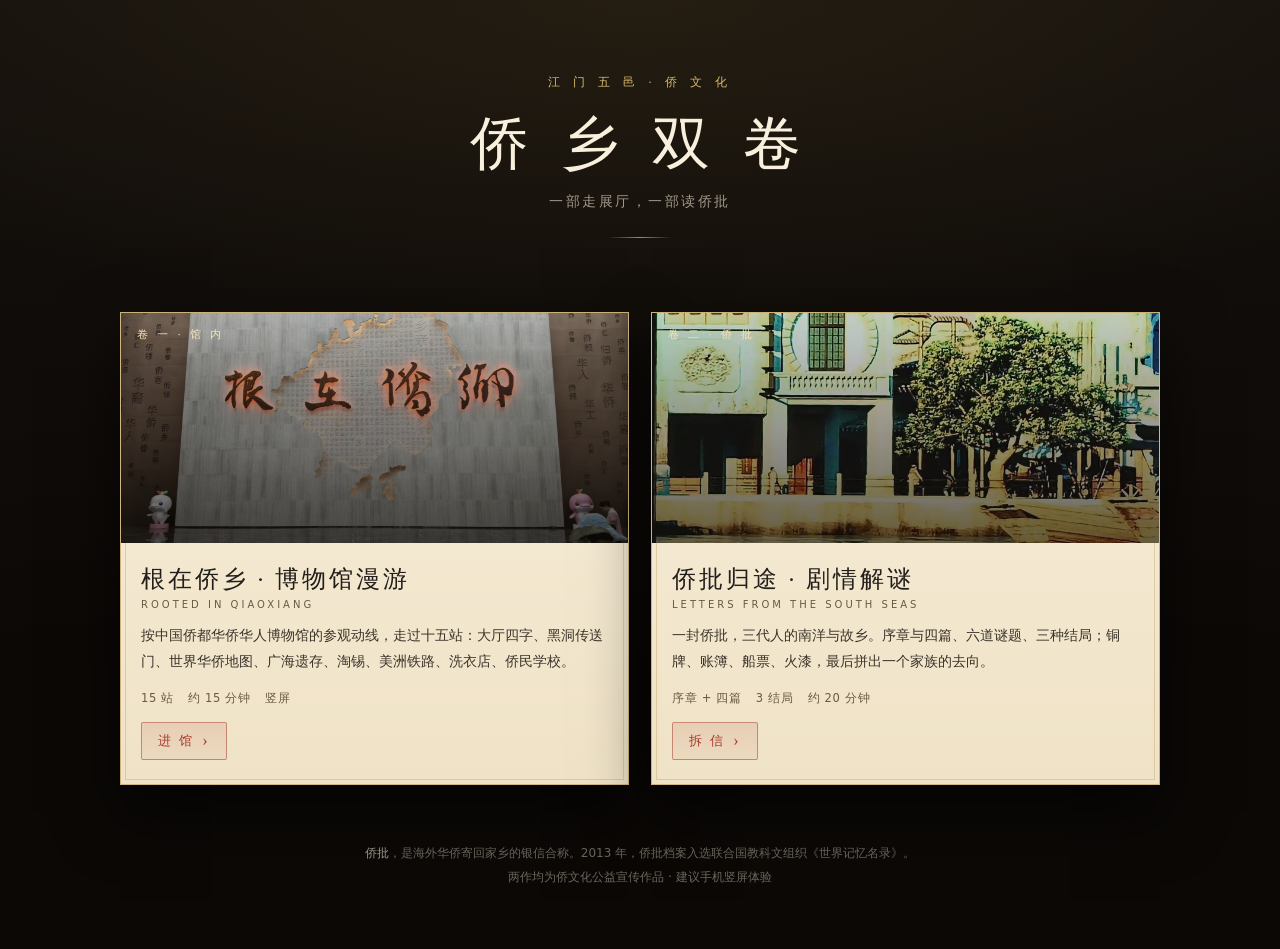
==== commit 40851669: "feat: 合并为「侨乡双卷」入口页，收录博物馆漫游与侨批归途" ====
--- a/index.html
+++ b/index.html
@@ -1,137 +1,117 @@
-<!DOCTYPE html>
-<html lang="zh-CN">
-<head>
-<meta charset="utf-8">
-<meta name="viewport" content="width=device-width, initial-scale=1, viewport-fit=cover, maximum-scale=1">
-<title>根在侨乡 · 博物馆漫游</title>
-<meta name="description" content="中国侨都华侨华人博物馆云端漫游：按展厅动线，用十五个互动关卡读懂五邑华侨的百年故事。">
-<meta name="theme-color" content="#0d1418">
-<link rel="icon" href="data:image/svg+xml,%3Csvg xmlns='http://www.w3.org/2000/svg' viewBox='0 0 64 64'%3E%3Crect width='64' height='64' rx='10' fill='%230e2b33'/%3E%3Ctext x='32' y='44' font-size='34' text-anchor='middle' fill='%23d4b46a' font-family='serif'%3E根%3C/text%3E%3C/svg%3E">
-<link rel="stylesheet" href="assets/css/style.css">
-<link rel="stylesheet" href="assets/css/style_v3.css">
-<link rel="stylesheet" href="assets/css/style_v4.css">
-<link rel="stylesheet" href="assets/css/style_v5.css">
-<link rel="stylesheet" href="assets/css/style_v6.css">
-<link rel="manifest" href="manifest.json">
-<link rel="apple-touch-icon" href="assets/img/apple-touch-icon.png">
-<meta name="apple-mobile-web-app-capable" content="yes">
-<meta name="apple-mobile-web-app-status-bar-style" content="black-translucent">
-<meta name="apple-mobile-web-app-title" content="根在侨乡">
-<link rel="preload" as="image" href="assets/img/front.jpg">
-</head>
-<body>
-<div class="bg" aria-hidden="true"><div class="bg__photo" id="bgPhoto"></div><div class="bg__veil"></div></div>
-
-<div id="app">
-  <header class="hud" id="hud">
-    <button class="hud__btn" id="btnBack" aria-label="返回上一站">
-      <svg viewBox="0 0 24 24" fill="none" stroke="currentColor" stroke-width="1.8" stroke-linecap="round" stroke-linejoin="round"><path d="M15 5l-7 7 7 7"/></svg>
-    </button>
-    <div class="hud__title">
-      <b id="hudName">根在侨乡</b>
-      <span id="hudZone">中国侨都华侨华人博物馆</span>
-    </div>
-    <button class="hud__btn" id="btnSound" aria-label="音效开关">
-      <svg viewBox="0 0 24 24" fill="none" stroke="currentColor" stroke-width="1.6" stroke-linecap="round" stroke-linejoin="round" id="soundIcon"><path d="M4 9v6h3l5 4V5L7 9H4z"/><path d="M16.5 8.5a5 5 0 0 1 0 7"/><path d="M19 6a8.5 8.5 0 0 1 0 12"/></svg>
-    </button>
-  </header>
-  <div class="hud__bar"><i id="hudBar"></i></div>
-
-  <!-- 右上角常驻地图 -->
-  <aside class="minimap" id="minimap" aria-label="展厅地图">
-    <div class="minimap__head"><span>2F 展厅</span><b id="mmZone">大厅</b></div>
-    <div class="minimap__map" id="mmMap">
-      <img src="assets/img/map2f.jpg" alt="博物馆 2F 平面图">
-      <span class="mm-dot" id="mmDot"></span>
-      <span class="mm-ring" id="mmRing"></span>
-    </div>
-    <div class="minimap__foot">点击放大 <span id="mmCount">1 / 15</span></div>
-  </aside>
-
-  <main id="stage"></main>
-
-  <nav class="ctrlbar" id="ctrlbar" aria-label="关卡控制">
-    <button class="ctrlbar__btn" id="ctrlRestart">
-      <svg viewBox="0 0 24 24" fill="none" stroke="currentColor" stroke-width="1.7" stroke-linecap="round" stroke-linejoin="round"><path d="M3 12a9 9 0 1 0 3-6.7"/><path d="M3 4v5h5"/></svg>
-      重玩本关
-    </button>
-    <button class="ctrlbar__btn" id="ctrlPrev">
-      <svg viewBox="0 0 24 24" fill="none" stroke="currentColor" stroke-width="1.7" stroke-linecap="round" stroke-linejoin="round"><path d="M15 5l-7 7 7 7"/></svg>
-      上一关
-    </button>
-    <button class="ctrlbar__btn ctrlbar__btn--next" id="ctrlNext">
-      <span id="ctrlNextLabel">下一关</span>
-      <svg viewBox="0 0 24 24" fill="none" stroke="currentColor" stroke-width="1.7" stroke-linecap="round" stroke-linejoin="round"><path d="M9 5l7 7-7 7"/></svg>
-    </button>
-  </nav>
-</div>
-
-<div class="flash" id="flash" aria-hidden="true"></div>
-
-<div class="modal" id="modal" hidden>
-  <div class="modal__box" role="dialog" aria-modal="true">
-    <button class="modal__close" id="modalClose" aria-label="关闭">×</button>
-    <img class="modal__img" id="modalImg" alt="" hidden>
-    <div class="modal__tag" id="modalTag"></div>
-    <h3 class="modal__title" id="modalTitle"></h3>
-    <div class="modal__text" id="modalText"></div>
-    <div class="modal__foot" id="modalFoot"></div>
-  </div>
-</div>
-
-<div class="mapmodal" id="mapModal" hidden>
-  <div class="mapmodal__box">
-    <div class="mapmodal__head">
-      <span>2F 展厅平面图</span>
-      <button id="mapModalClose" aria-label="关闭">×</button>
-    </div>
-    <div class="mapmodal__map" id="mapBig">
-      <img src="assets/img/map2f.jpg" alt="博物馆 2F 平面图">
-      <span class="mm-dot" id="mmDotBig"></span>
-      <span class="mm-ring" id="mmRingBig"></span>
-      <span class="mapmodal__label" id="mapLabel">你在这里</span>
-    </div>
-    <div class="mapmodal__legend">
-      <span><i class="lg lg--now"></i>当前位置</span>
-      <span><i class="lg lg--path"></i>参观动线</span>
-      <span class="mapmodal__note">红色虚线为参观动线</span>
-    </div>
-  </div>
-</div>
-
-<div class="toast" id="toast" role="status" aria-live="polite"></div>
-
-<!-- 长文弹窗（设计参考自消消乐科普弹窗，不改动关卡流程） -->
-<div class="longread" id="longread" hidden role="dialog" aria-modal="true" aria-labelledby="lrTitle">
-  <div class="longread__card">
-    <div class="longread__head">
-      <div class="longread__kicker" id="lrKicker">侨乡长文</div>
-      <h2 class="longread__title" id="lrTitle">标题</h2>
-      <p class="longread__sub" id="lrSub"></p>
-    </div>
-    <div class="longread__rule"></div>
-    <div class="longread__body" id="lrBody" tabindex="0"></div>
-    <div class="longread__foot">
-      <span class="longread__count" id="lrCount"></span>
-      <button class="longread__close" id="lrClose" type="button">关 闭</button>
-    </div>
-  </div>
-</div>
-
-
-
-<noscript><div style="padding:40px;text-align:center">请启用 JavaScript。</div></noscript>
-<script src="assets/js/data.js"></script>
-<script src="assets/js/longread.js"></script>
-<script src="assets/js/game.js"></script>
-<script>
-/* 注册 Service Worker：HTTPS / localhost 下启用，实现离线与“添加到主屏幕” */
-if ('serviceWorker' in navigator && (location.protocol === 'https:' || location.hostname === 'localhost' || location.hostname === '127.0.0.1')) {
-  window.addEventListener('load', function () {
-    navigator.serviceWorker.register('sw.js').catch(function () { /* 离线能力不可用不影响游戏 */ });
-  });
-}
-</script>
-</body>
-</html>
-
+<!DOCTYPE html>
+<html lang="zh-CN">
+<head>
+<meta charset="utf-8">
+<meta name="viewport" content="width=device-width, initial-scale=1, viewport-fit=cover">
+<title>侨乡双卷 · 根在侨乡 / 侨批归途</title>
+<meta name="description" content="两部以江门五邑侨文化为题材的互动作品：博物馆漫游与侨批剧情解谜。">
+<meta name="theme-color" content="#12100d">
+<link rel="icon" href="data:image/svg+xml,%3Csvg xmlns='http://www.w3.org/2000/svg' viewBox='0 0 64 64'%3E%3Crect width='64' height='64' rx='10' fill='%230e2b33'/%3E%3Ctext x='32' y='44' font-size='34' text-anchor='middle' fill='%23d4b46a' font-family='serif'%3E侨%3C/text%3E%3C/svg%3E">
+<style>
+  :root{
+    --paper:#f4e9d3; --paper-2:#ecdec0; --ink:#221e19; --ink-2:#3b342a; --ink-3:#6b5a42;
+    --red:#a63a2b; --gold:#b08a3e; --gold-2:#d9b96a;
+    --serif:"Songti SC","STSong","Source Han Serif SC","Noto Serif SC","SimSun",serif;
+    --sans:"PingFang SC","Microsoft YaHei",system-ui,sans-serif;
+  }
+  *{box-sizing:border-box;}
+  html,body{margin:0;min-height:100%;}
+  body{
+    background:
+      radial-gradient(120% 60% at 50% 0%, rgba(176,138,62,.10), transparent 60%),
+      linear-gradient(180deg,#15110d,#0b0806 70%);
+    color:var(--paper);
+    font-family:var(--sans);
+    padding:0 20px 60px;
+  }
+  .wrap{max-width:1040px;margin:0 auto;}
+  header{padding:74px 0 30px;text-align:center;}
+  .kicker{font-family:var(--serif);font-size:12px;letter-spacing:.42em;color:var(--gold-2);}
+  h1{
+    margin:14px 0 10px;
+    font-family:var(--serif);font-weight:400;
+    font-size:clamp(36px,7vw,58px);letter-spacing:.16em;color:#f8efdc;
+  }
+  .sub{font-family:var(--serif);font-size:14px;letter-spacing:.18em;color:rgba(244,233,211,.62);}
+  .rule{width:64px;height:1px;margin:26px auto 0;background:linear-gradient(90deg,transparent,var(--gold),transparent);}
+
+  .cards{display:grid;grid-template-columns:1fr 1fr;gap:22px;margin-top:44px;}
+  @media (max-width:760px){ .cards{grid-template-columns:1fr;} }
+
+  .card{
+    position:relative;display:block;text-decoration:none;color:inherit;
+    background:linear-gradient(180deg,#f8eeda,#efe2c6);
+    border:1px solid rgba(176,138,62,.55);
+    outline:1px solid rgba(176,138,62,.3);outline-offset:-6px;
+    box-shadow:0 26px 60px rgba(0,0,0,.55);
+    transition:transform .2s ease, box-shadow .2s ease;
+    overflow:hidden;
+  }
+  .card:hover{transform:translateY(-4px);box-shadow:0 34px 70px rgba(0,0,0,.62);}
+  .card__img{position:relative;height:230px;background-size:cover;background-position:center;}
+  .card__img::after{content:"";position:absolute;inset:0;background:linear-gradient(180deg,rgba(16,12,8,.15),rgba(16,12,8,.62));}
+  .card__no{
+    position:absolute;left:16px;top:14px;z-index:1;
+    font-family:var(--serif);font-size:11px;letter-spacing:.3em;color:#f6e3b8;
+  }
+  .card__body{padding:20px 20px 24px;color:var(--ink);}
+  .card__title{font-family:var(--serif);font-size:24px;letter-spacing:.12em;}
+  .card__en{font-size:10px;letter-spacing:.3em;color:var(--ink-3);margin-top:4px;}
+  .card__desc{margin:12px 0 16px;font-size:13.5px;line-height:1.95;color:var(--ink-2);}
+  .card__meta{display:flex;gap:14px;font-size:11.5px;color:var(--ink-3);letter-spacing:.06em;}
+  .card__go{
+    display:inline-flex;align-items:center;gap:8px;margin-top:16px;
+    padding:9px 16px;border:1px solid rgba(166,58,43,.5);border-radius:2px;
+    background:linear-gradient(180deg,rgba(166,58,43,.12),rgba(166,58,43,.05));
+    color:var(--red);font-family:var(--serif);font-size:13px;letter-spacing:.18em;
+  }
+  .card__go::after{content:"›";font-size:16px;}
+
+  footer{margin-top:56px;text-align:center;font-size:12px;line-height:2;color:rgba(244,233,211,.42);}
+  footer b{color:rgba(244,233,211,.66);font-weight:400;}
+</style>
+</head>
+<body>
+<div class="wrap">
+  <header>
+    <div class="kicker">江 门 五 邑 · 侨 文 化</div>
+    <h1>侨 乡 双 卷</h1>
+    <div class="sub">一部走展厅，一部读侨批</div>
+    <div class="rule"></div>
+  </header>
+
+  <div class="cards">
+    <a class="card" href="./museum/">
+      <div class="card__img" style="background-image:url('./museum/assets/img/hall.jpg')">
+        <span class="card__no">卷 一 · 馆 内</span>
+      </div>
+      <div class="card__body">
+        <div class="card__title">根在侨乡 · 博物馆漫游</div>
+        <div class="card__en">ROOTED IN QIAOXIANG</div>
+        <p class="card__desc">按中国侨都华侨华人博物馆的参观动线，走过十五站：大厅四字、黑洞传送门、世界华侨地图、广海遗存、淘锡、美洲铁路、洗衣店、侨民学校。</p>
+        <div class="card__meta"><span>15 站</span><span>约 15 分钟</span><span>竖屏</span></div>
+        <span class="card__go">进 馆</span>
+      </div>
+    </a>
+
+    <a class="card" href="./qiaopi/">
+      <div class="card__img" style="background-image:url('./qiaopi/assets/img/hero_tower.jpg')">
+        <span class="card__no">卷 二 · 侨 批</span>
+      </div>
+      <div class="card__body">
+        <div class="card__title">侨批归途 · 剧情解谜</div>
+        <div class="card__en">LETTERS FROM THE SOUTH SEAS</div>
+        <p class="card__desc">一封侨批，三代人的南洋与故乡。序章与四篇、六道谜题、三种结局；铜牌、账簿、船票、火漆，最后拼出一个家族的去向。</p>
+        <div class="card__meta"><span>序章 + 四篇</span><span>3 结局</span><span>约 20 分钟</span></div>
+        <span class="card__go">拆 信</span>
+      </div>
+    </a>
+  </div>
+
+  <footer>
+    <b>侨批</b>，是海外华侨寄回家乡的银信合称。2013 年，侨批档案入选联合国教科文组织《世界记忆名录》。<br>
+    两作均为侨文化公益宣传作品 · 建议手机竖屏体验
+  </footer>
+</div>
+</body>
+</html>
